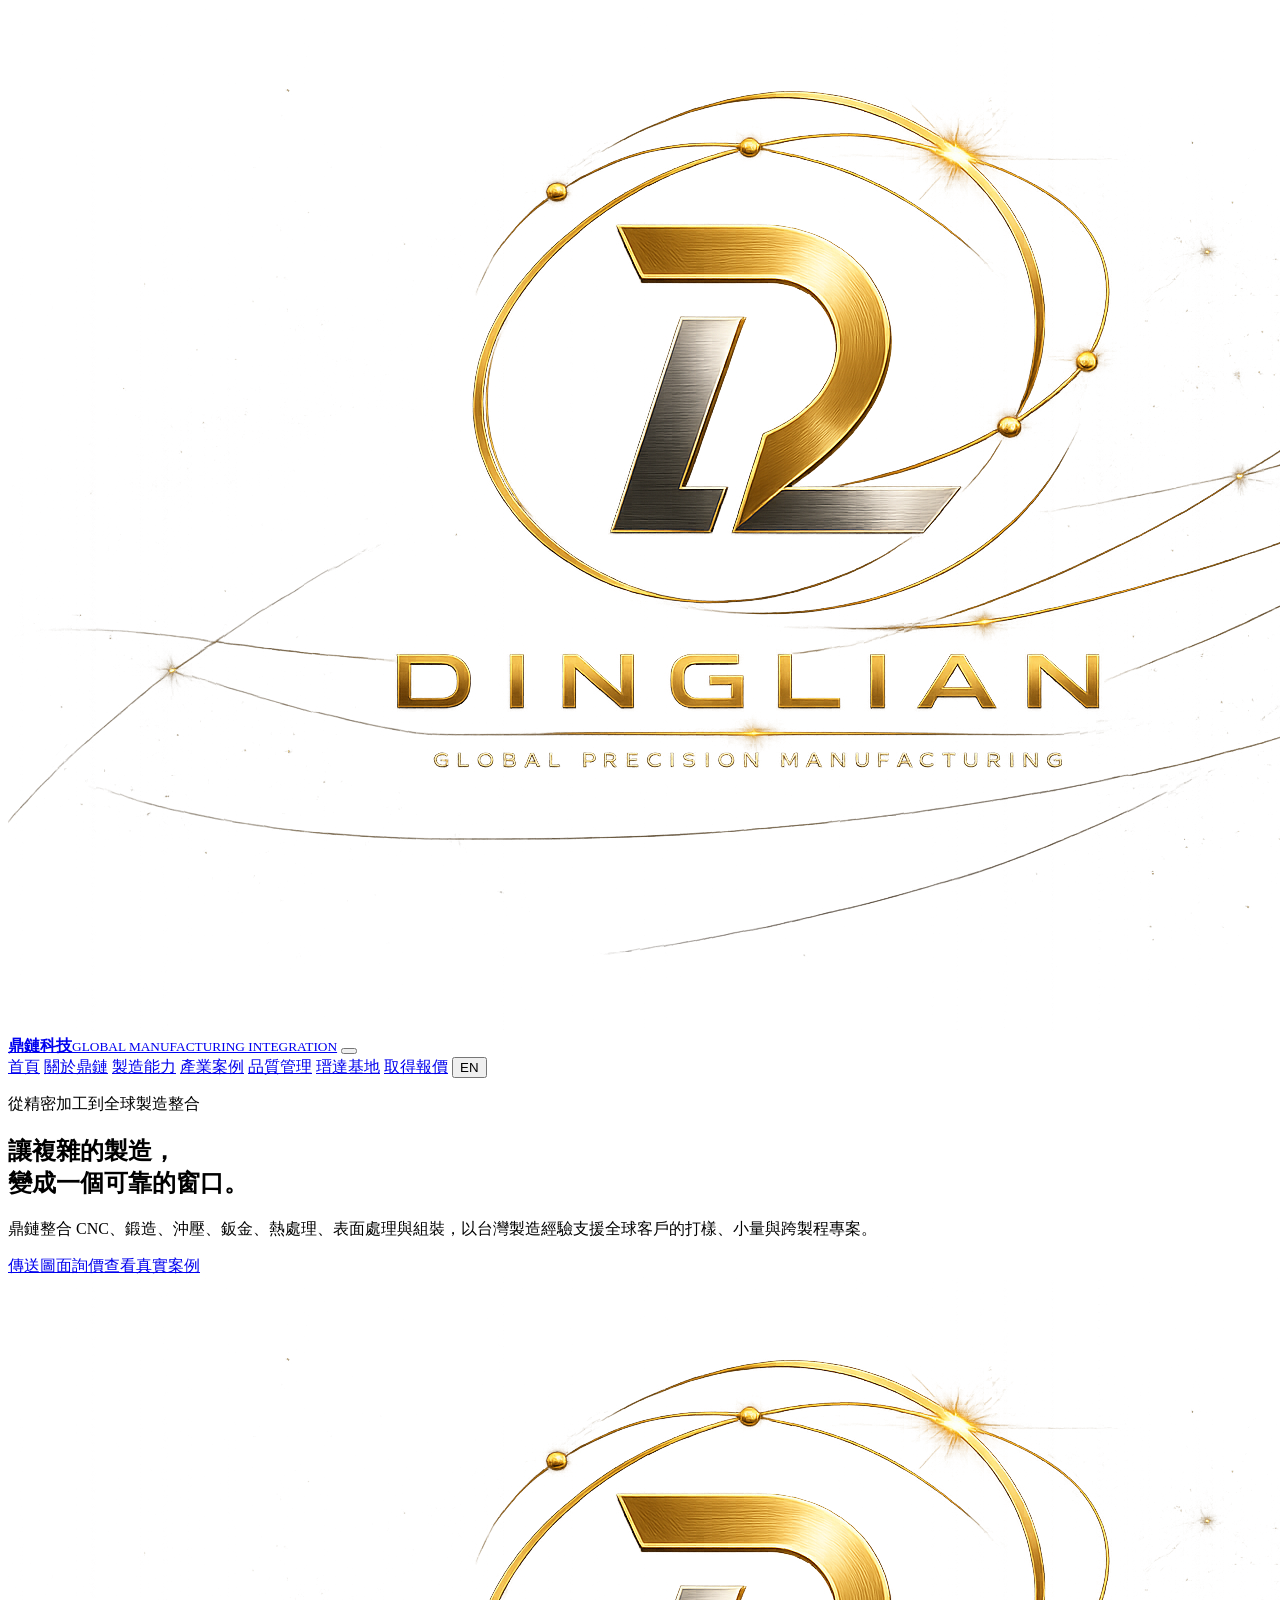
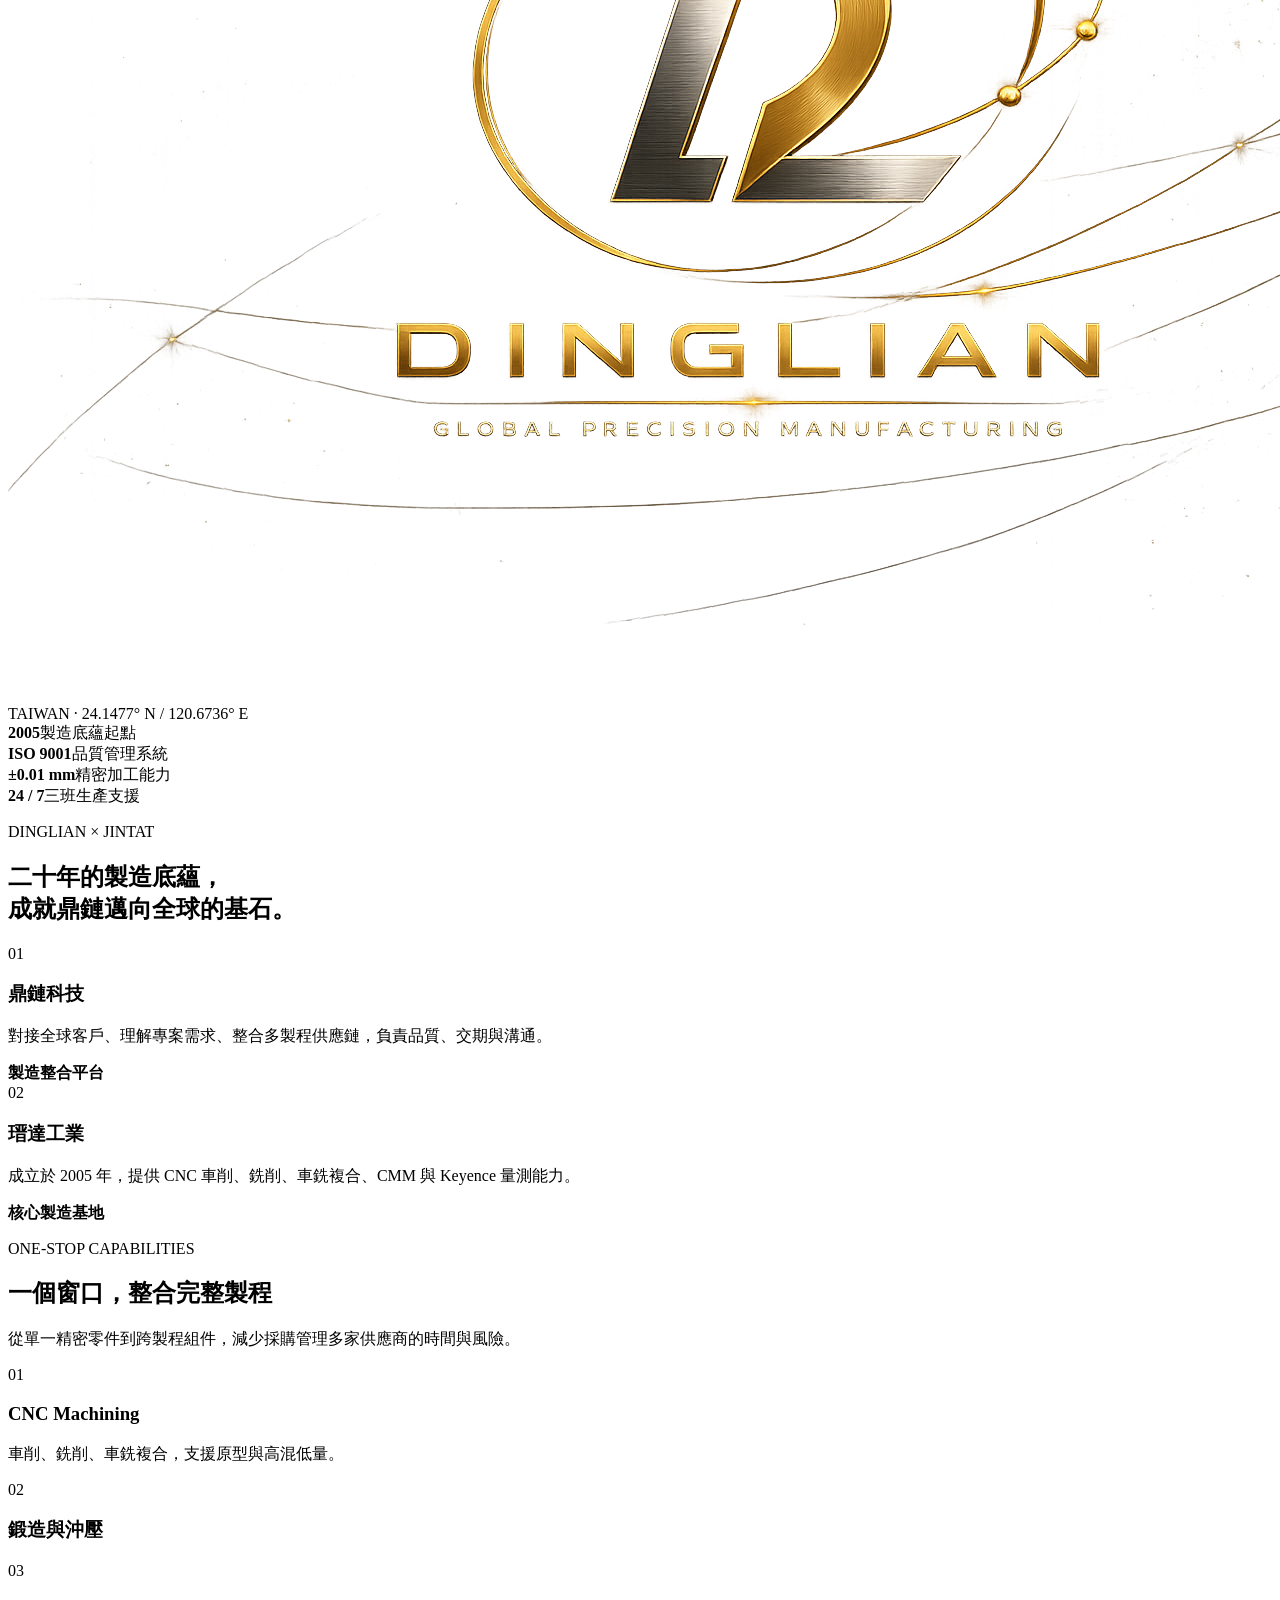
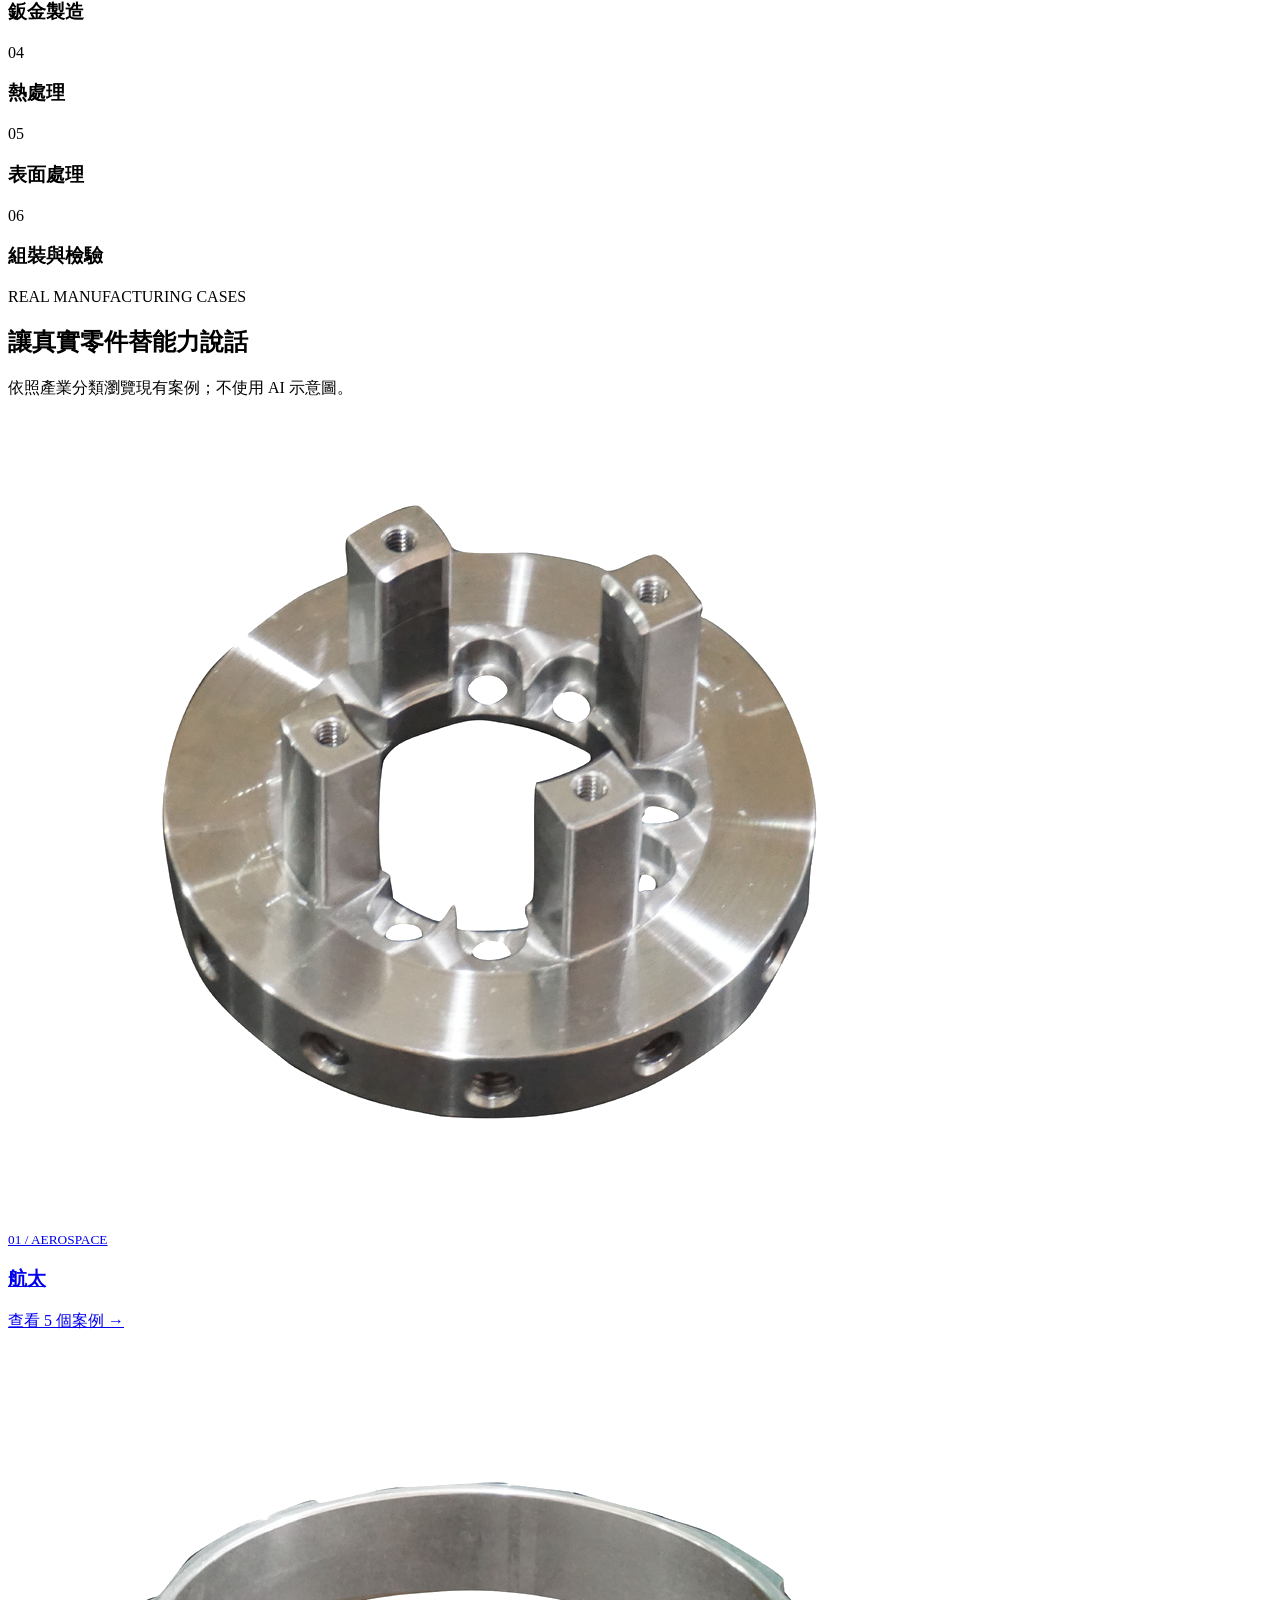
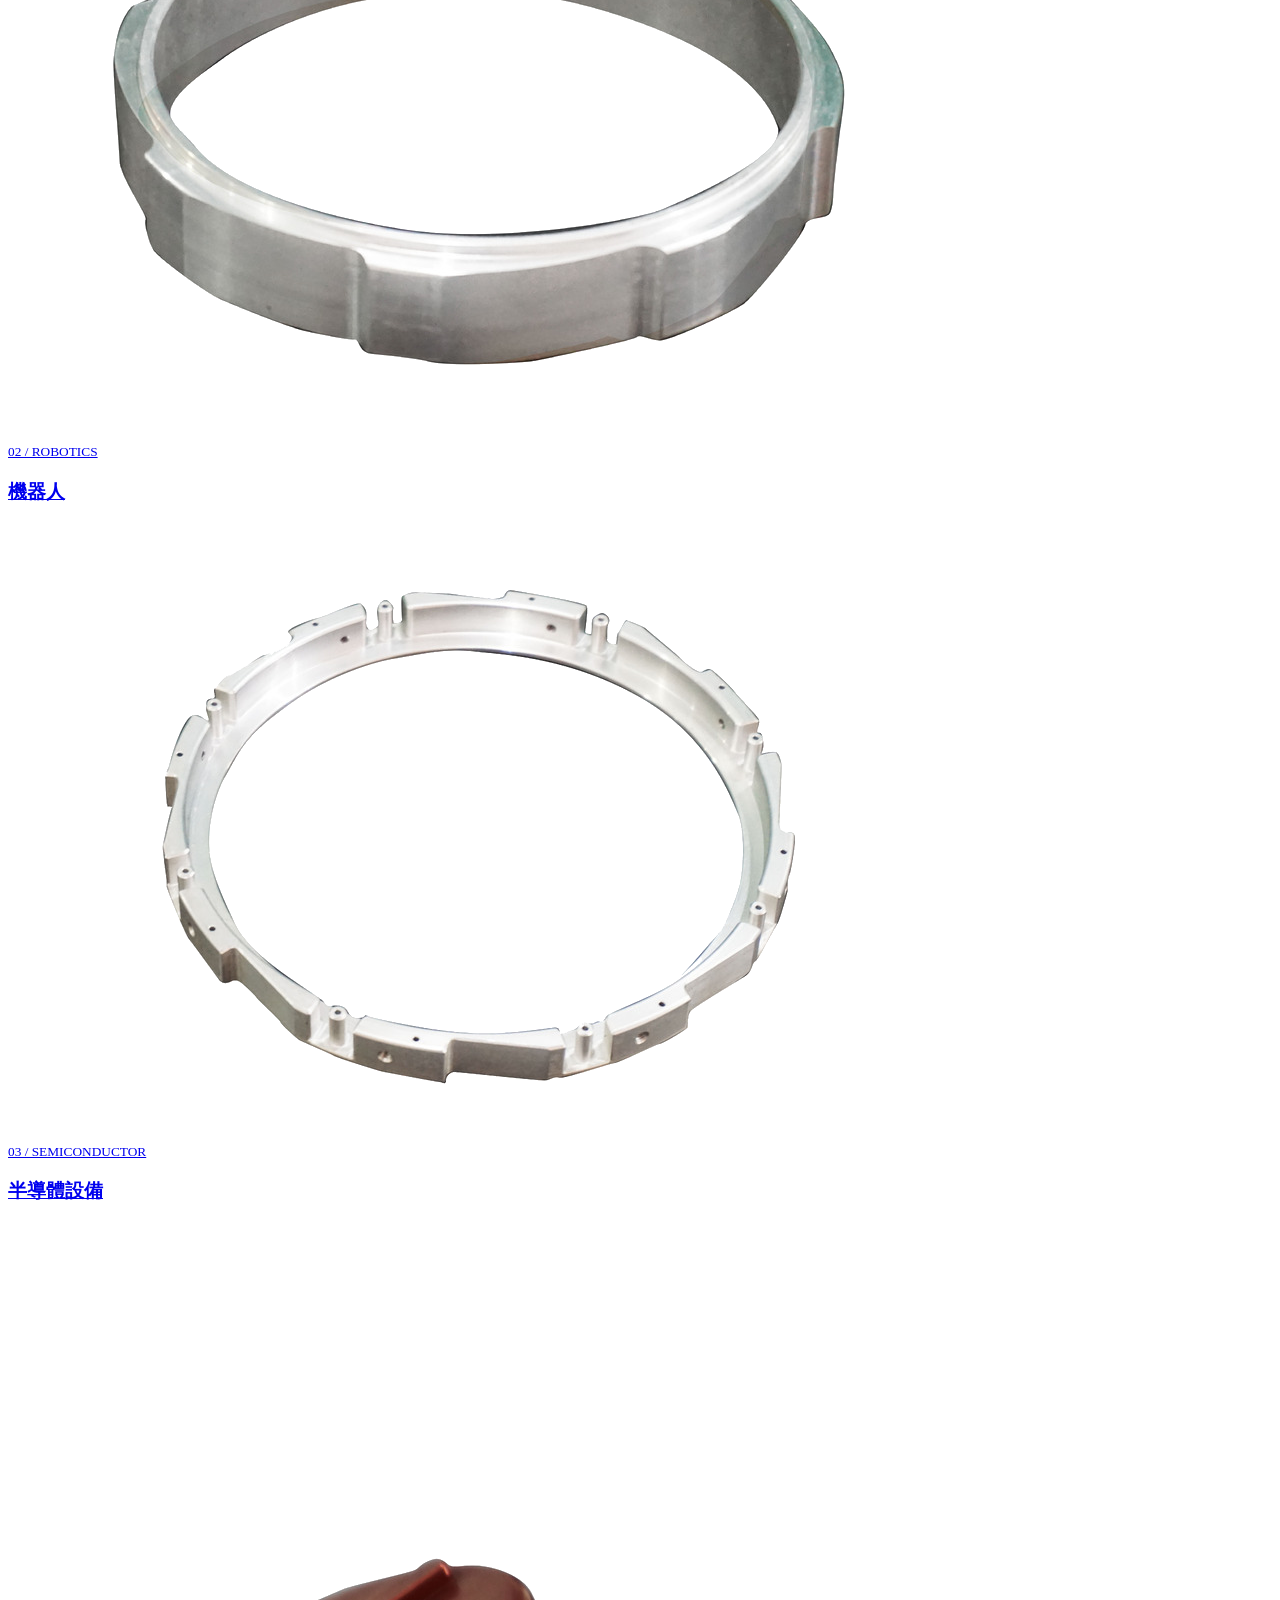
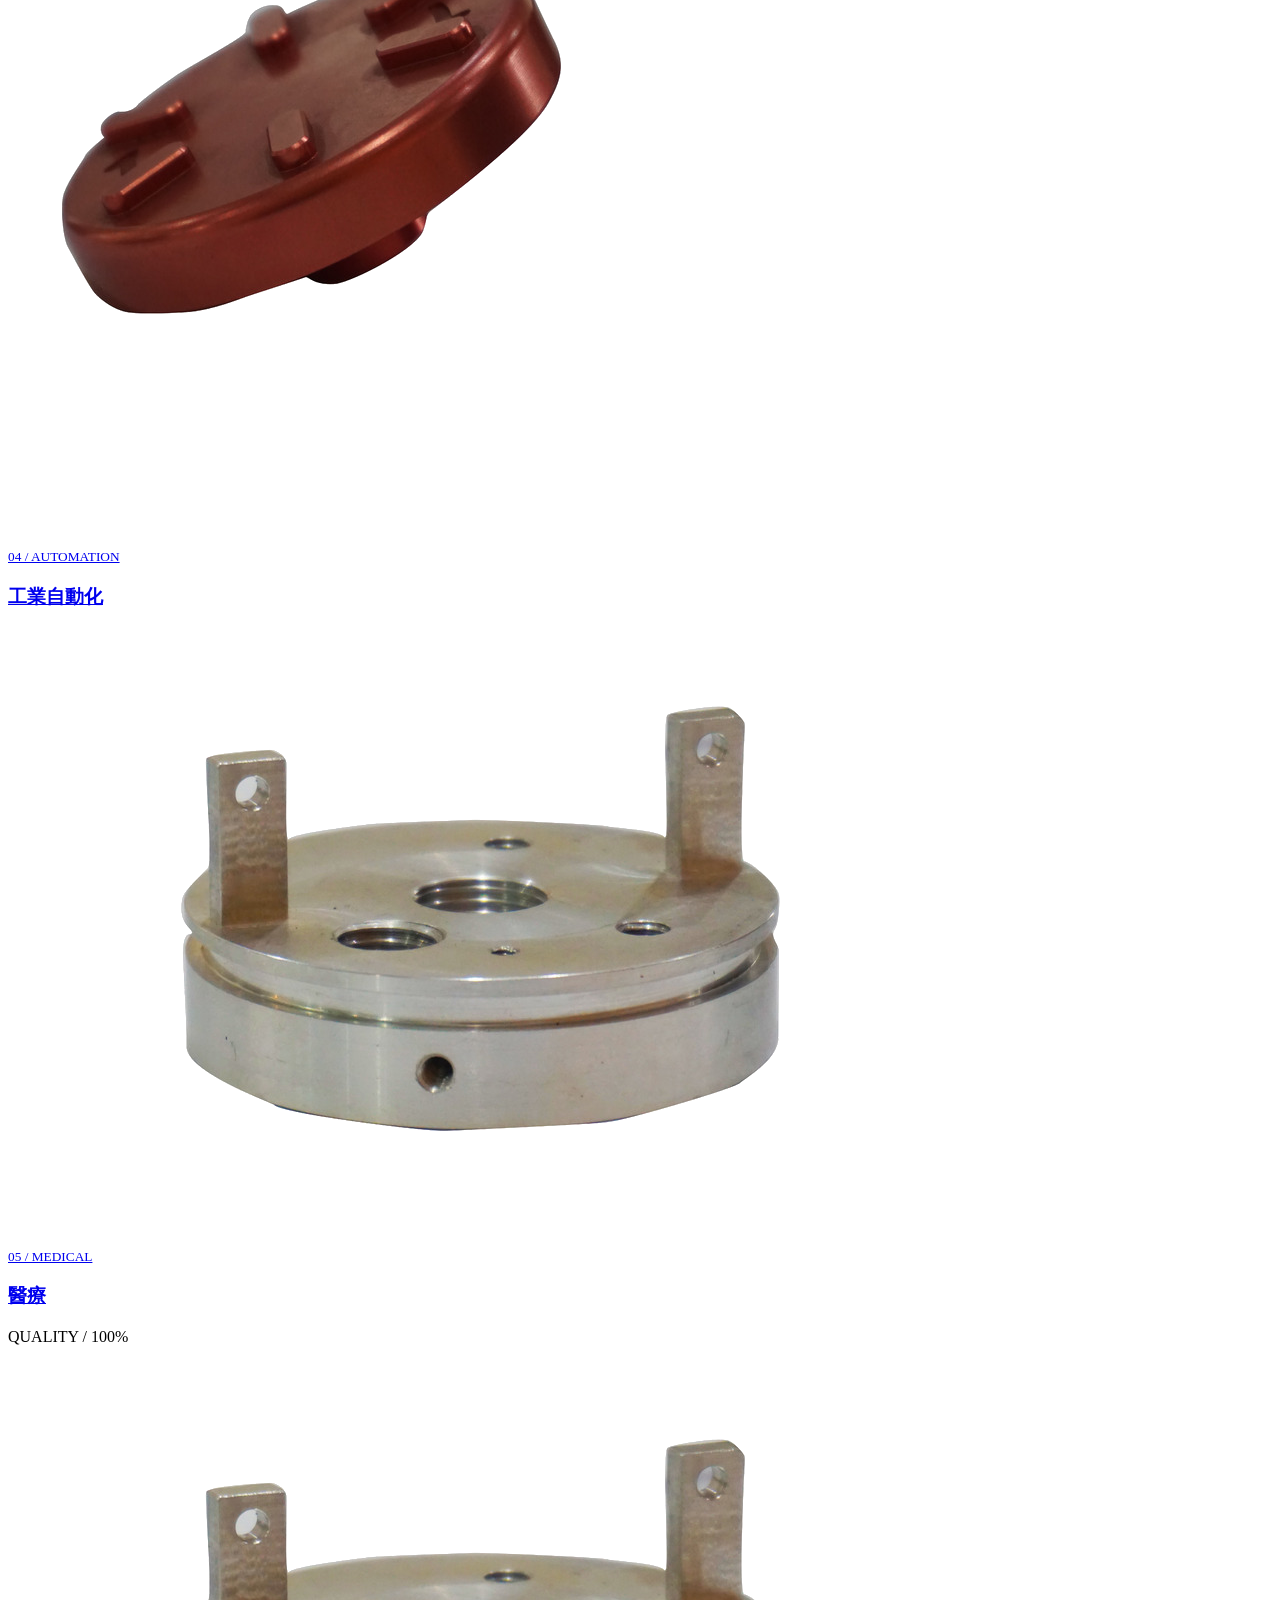
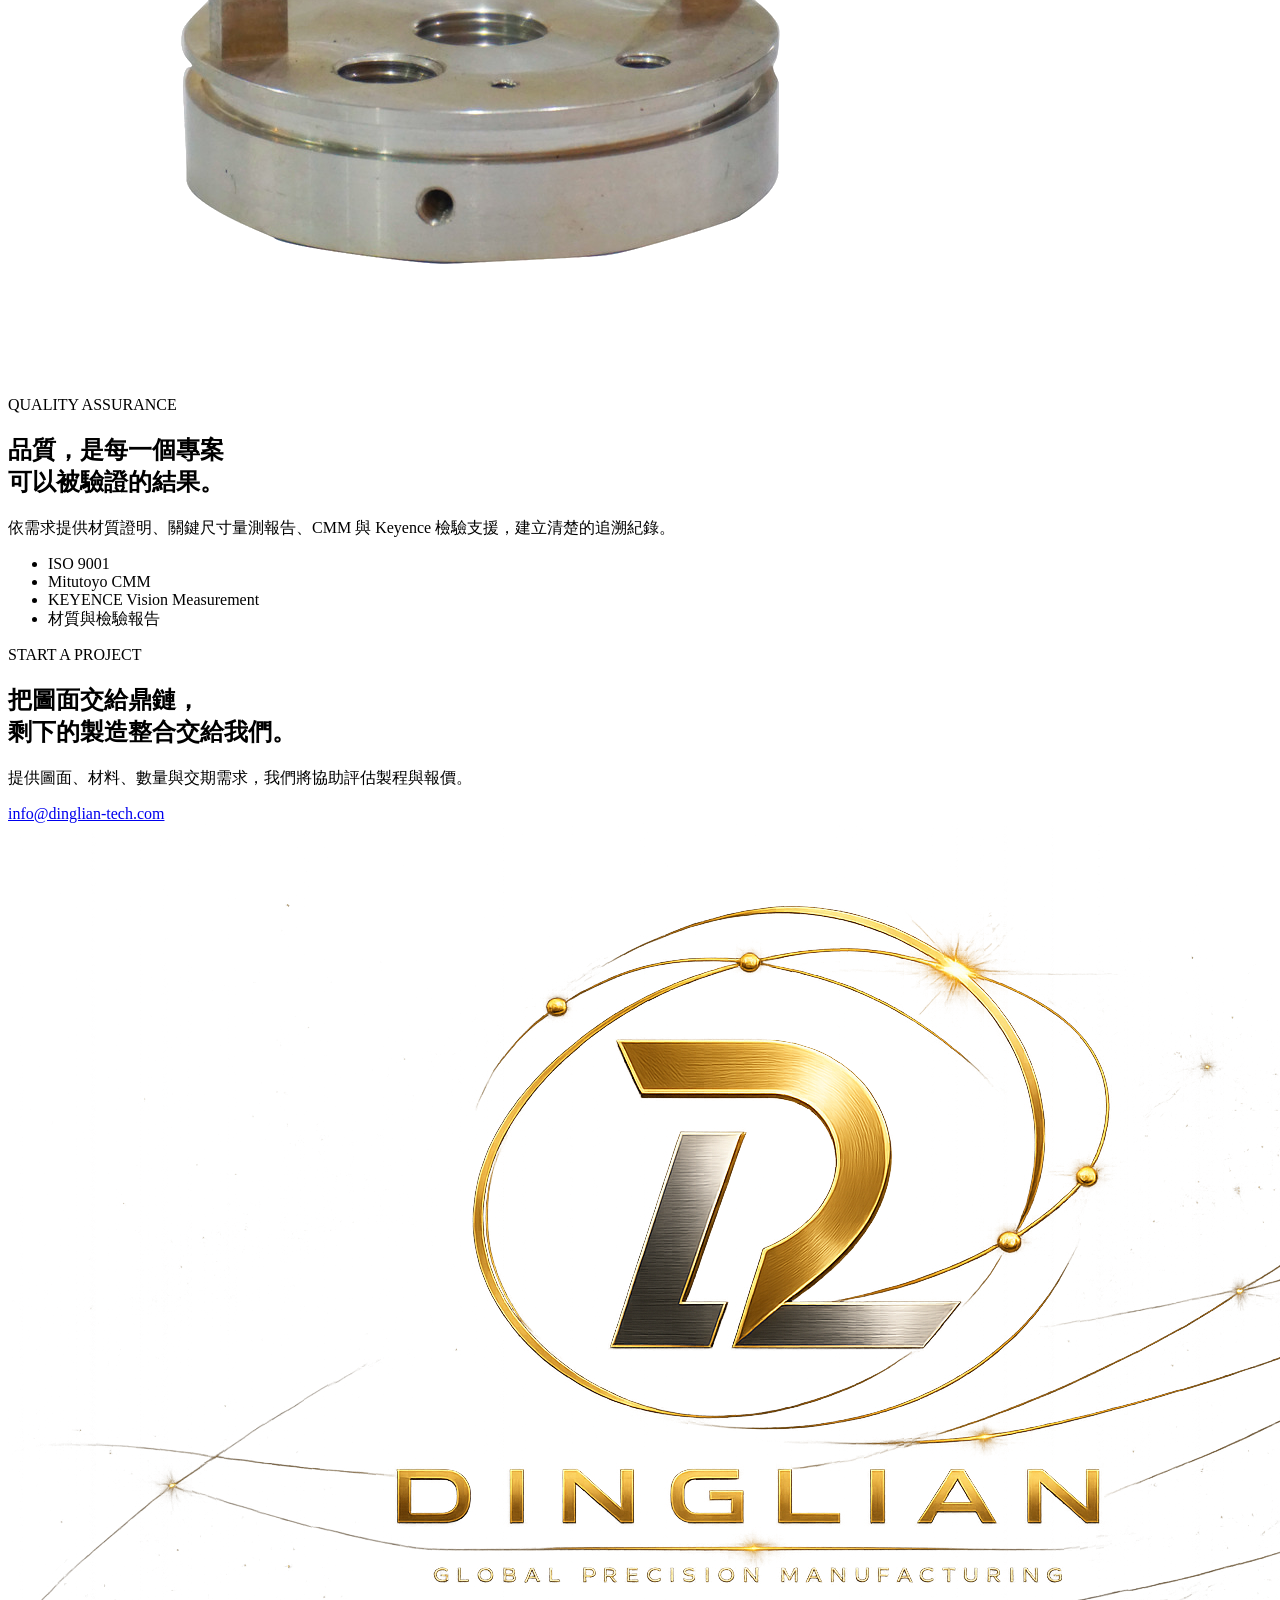
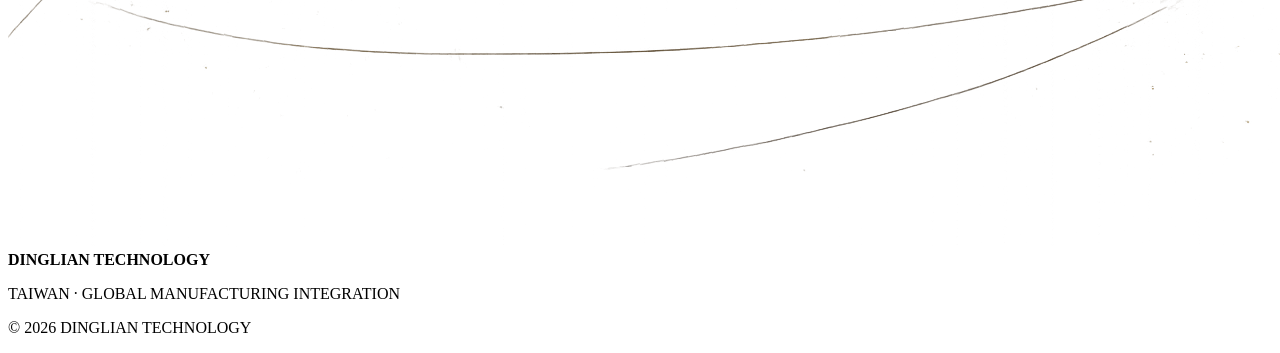
==== preview-v2/index.html @ 14e47dbe "Add V2 homepage design preview" ====
<!doctype html>
<html lang="zh-Hant">
<head>
  <meta charset="utf-8">
  <meta name="viewport" content="width=device-width,initial-scale=1">
  <meta name="description" content="鼎鏈科技 V2 網站設計預覽">
  <title>鼎鏈科技｜全球製造整合平台</title>
  <link rel="icon" href="../dinglian-logo.png">
  <link rel="stylesheet" href="v2.css">
</head>
<body>
<header class="header">
  <a class="brand" href="#home"><img src="../dinglian-logo.png" alt="鼎鏈科技"><span><b>鼎鏈科技</b><small>GLOBAL MANUFACTURING INTEGRATION</small></span></a>
  <button class="menu" aria-label="開啟選單" aria-expanded="false"><i></i><i></i></button>
  <nav>
    <a href="#home" data-zh="首頁" data-en="Home">首頁</a>
    <a href="#about" data-zh="關於鼎鏈" data-en="About">關於鼎鏈</a>
    <a href="#capabilities" data-zh="製造能力" data-en="Capabilities">製造能力</a>
    <a href="#industries" data-zh="產業案例" data-en="Industries">產業案例</a>
    <a href="#quality" data-zh="品質管理" data-en="Quality">品質管理</a>
    <a href="https://reurl.cc/Ablp6E" target="_blank" data-zh="瑨達基地" data-en="Jintat Base">瑨達基地</a>
    <a class="nav-cta" href="#contact" data-zh="取得報價" data-en="Get a Quote">取得報價</a>
    <button class="language">EN</button>
  </nav>
</header>

<main>
<section class="hero" id="home">
  <div class="mesh"></div><div class="glow"></div>
  <div class="hero-inner">
    <div class="hero-copy">
      <p class="eyebrow" data-zh="從精密加工到全球製造整合" data-en="FROM PRECISION MACHINING TO GLOBAL INTEGRATION">從精密加工到全球製造整合</p>
      <h1 data-zh="讓複雜的製造，<br>變成一個可靠的窗口。" data-en="One reliable partner<br>for complex manufacturing.">讓複雜的製造，<br>變成一個可靠的窗口。</h1>
      <p class="lead" data-zh="鼎鏈整合 CNC、鍛造、沖壓、鈑金、熱處理、表面處理與組裝，以台灣製造經驗支援全球客戶的打樣、小量與跨製程專案。" data-en="Dinglian integrates CNC machining, forging, stamping, sheet metal, heat treatment, finishing and assembly for global prototype and low-volume programs.">鼎鏈整合 CNC、鍛造、沖壓、鈑金、熱處理、表面處理與組裝，以台灣製造經驗支援全球客戶的打樣、小量與跨製程專案。</p>
      <div class="actions"><a class="primary" href="#contact" data-zh="傳送圖面詢價" data-en="Send an RFQ">傳送圖面詢價</a><a class="secondary" href="#industries" data-zh="查看真實案例" data-en="View Case Studies">查看真實案例</a></div>
    </div>
    <div class="hero-mark">
      <span class="orbit o1"></span><span class="orbit o2"></span>
      <img src="../dinglian-logo.png" alt="Dinglian Technology">
      <div class="coordinate">TAIWAN · 24.1477° N / 120.6736° E</div>
    </div>
  </div>
  <div class="proofbar"><div><b>2005</b><span data-zh="製造底蘊起點" data-en="Manufacturing roots">製造底蘊起點</span></div><div><b>ISO 9001</b><span data-zh="品質管理系統" data-en="Quality system">品質管理系統</span></div><div><b>±0.01 mm</b><span data-zh="精密加工能力" data-en="Precision capability">精密加工能力</span></div><div><b>24 / 7</b><span data-zh="三班生產支援" data-en="Production support">三班生產支援</span></div></div>
</section>

<section class="statement" id="about">
  <p class="eyebrow">DINGLIAN × JINTAT</p>
  <h2 data-zh="二十年的製造底蘊，<br>成就鼎鏈邁向全球的基石。" data-en="Twenty years of manufacturing expertise,<br>built into a global integration platform.">二十年的製造底蘊，<br>成就鼎鏈邁向全球的基石。</h2>
  <div class="split">
    <article><span>01</span><h3 data-zh="鼎鏈科技" data-en="Dinglian Technology">鼎鏈科技</h3><p data-zh="對接全球客戶、理解專案需求、整合多製程供應鏈，負責品質、交期與溝通。" data-en="The single project window connecting global demand, multi-process suppliers, quality and delivery.">對接全球客戶、理解專案需求、整合多製程供應鏈，負責品質、交期與溝通。</p><b data-zh="製造整合平台" data-en="INTEGRATION PLATFORM">製造整合平台</b></article>
    <article><span>02</span><h3 data-zh="瑨達工業" data-en="Jintat Industrial">瑨達工業</h3><p data-zh="成立於 2005 年，提供 CNC 車削、銑削、車銑複合、CMM 與 Keyence 量測能力。" data-en="Founded in 2005, providing CNC turning, milling, mill-turn, CMM and Keyence inspection.">成立於 2005 年，提供 CNC 車削、銑削、車銑複合、CMM 與 Keyence 量測能力。</p><b data-zh="核心製造基地" data-en="MANUFACTURING BASE">核心製造基地</b></article>
  </div>
</section>

<section class="capabilities" id="capabilities">
  <div class="section-head"><div><p class="eyebrow">ONE-STOP CAPABILITIES</p><h2 data-zh="一個窗口，整合完整製程" data-en="One window. Complete process integration.">一個窗口，整合完整製程</h2></div><p data-zh="從單一精密零件到跨製程組件，減少採購管理多家供應商的時間與風險。" data-en="From individual precision parts to multi-process assemblies, reducing supplier-management time and risk.">從單一精密零件到跨製程組件，減少採購管理多家供應商的時間與風險。</p></div>
  <div class="cap-grid">
    <article class="featured-cap"><span>01</span><h3>CNC Machining</h3><p data-zh="車削、銑削、車銑複合，支援原型與高混低量。" data-en="Turning, milling and mill-turn for prototypes and high-mix low-volume production.">車削、銑削、車銑複合，支援原型與高混低量。</p></article>
    <article><span>02</span><h3 data-zh="鍛造與沖壓" data-en="Forging & Stamping">鍛造與沖壓</h3></article>
    <article><span>03</span><h3 data-zh="鈑金製造" data-en="Sheet Metal">鈑金製造</h3></article>
    <article><span>04</span><h3 data-zh="熱處理" data-en="Heat Treatment">熱處理</h3></article>
    <article><span>05</span><h3 data-zh="表面處理" data-en="Surface Finishing">表面處理</h3></article>
    <article><span>06</span><h3 data-zh="組裝與檢驗" data-en="Assembly & Inspection">組裝與檢驗</h3></article>
  </div>
</section>

<section class="industries" id="industries">
  <div class="section-head"><div><p class="eyebrow">REAL MANUFACTURING CASES</p><h2 data-zh="讓真實零件替能力說話" data-en="Real components. Proven capability.">讓真實零件替能力說話</h2></div><p data-zh="依照產業分類瀏覽現有案例；不使用 AI 示意圖。" data-en="Browse existing work by industry. No AI-generated case imagery.">依照產業分類瀏覽現有案例；不使用 AI 示意圖。</p></div>
  <div class="case-grid">
    <a class="case large" href="../industries/aerospace/"><img src="../images/aerospace/aerospace-04-machined-structure.png" alt="航太精密零件"><div><small>01 / AEROSPACE</small><h3 data-zh="航太" data-en="Aerospace">航太</h3><span data-zh="查看 5 個案例 →" data-en="View 5 cases →">查看 5 個案例 →</span></div></a>
    <a class="case" href="../industries/robotics/"><img src="../images/robotics/robotics-01.png" alt="機器人精密零件" onerror="this.src='../images/aerospace/aerospace-02-structural-ring.png'"><div><small>02 / ROBOTICS</small><h3 data-zh="機器人" data-en="Robotics">機器人</h3></div></a>
    <a class="case" href="../industries/semiconductor/"><img src="../images/semiconductor/semiconductor-01.png" alt="半導體設備零件" onerror="this.src='../images/aerospace/aerospace-03-lightweight-ring.png'"><div><small>03 / SEMICONDUCTOR</small><h3 data-zh="半導體設備" data-en="Semiconductor">半導體設備</h3></div></a>
    <a class="case" href="../industries/automation/"><img src="../images/automation/automation-01.png" alt="自動化零件" onerror="this.src='../images/aerospace/aerospace-05-anodized-component.png'"><div><small>04 / AUTOMATION</small><h3 data-zh="工業自動化" data-en="Automation">工業自動化</h3></div></a>
    <a class="case" href="../industries/medical/"><img src="../images/medical/medical-01.png" alt="醫療精密零件" onerror="this.src='../images/aerospace/aerospace-01-precision-component.png'"><div><small>05 / MEDICAL</small><h3 data-zh="醫療" data-en="Medical">醫療</h3></div></a>
  </div>
</section>

<section class="quality" id="quality">
  <div class="quality-visual"><p>QUALITY / 100%</p><div class="scan"></div><img src="../images/aerospace/aerospace-01-precision-component.png" alt="精密加工零件"></div>
  <div class="quality-copy"><p class="eyebrow">QUALITY ASSURANCE</p><h2 data-zh="品質，是每一個專案<br>可以被驗證的結果。" data-en="Quality is a result<br>you can verify.">品質，是每一個專案<br>可以被驗證的結果。</h2><p data-zh="依需求提供材質證明、關鍵尺寸量測報告、CMM 與 Keyence 檢驗支援，建立清楚的追溯紀錄。" data-en="Material certificates, critical-dimension reports, CMM and Keyence inspection support with clear traceability.">依需求提供材質證明、關鍵尺寸量測報告、CMM 與 Keyence 檢驗支援，建立清楚的追溯紀錄。</p><ul><li>ISO 9001</li><li>Mitutoyo CMM</li><li>KEYENCE Vision Measurement</li><li data-zh="材質與檢驗報告" data-en="Material & Inspection Reports">材質與檢驗報告</li></ul></div>
</section>

<section class="contact" id="contact"><p class="eyebrow">START A PROJECT</p><h2 data-zh="把圖面交給鼎鏈，<br>剩下的製造整合交給我們。" data-en="Send the drawing.<br>We coordinate the rest.">把圖面交給鼎鏈，<br>剩下的製造整合交給我們。</h2><p data-zh="提供圖面、材料、數量與交期需求，我們將協助評估製程與報價。" data-en="Send your drawing, material, quantity and delivery target for manufacturing review.">提供圖面、材料、數量與交期需求，我們將協助評估製程與報價。</p><a class="primary" href="mailto:info@dinglian-tech.com">info@dinglian-tech.com</a></section>
</main>

<footer><div><img src="../dinglian-logo.png" alt=""><b>DINGLIAN TECHNOLOGY</b></div><p>TAIWAN · GLOBAL MANUFACTURING INTEGRATION</p><p>© 2026 DINGLIAN TECHNOLOGY</p></footer>
<script>
const langButton=document.querySelector('.language'),menu=document.querySelector('.menu'),nav=document.querySelector('nav');let lang='zh';
langButton.onclick=()=>{lang=lang==='zh'?'en':'zh';document.documentElement.lang=lang==='zh'?'zh-Hant':'en';document.querySelectorAll('[data-zh]').forEach(el=>el.innerHTML=el.dataset[lang]);langButton.textContent=lang==='zh'?'EN':'中文'};
menu.onclick=()=>{const open=nav.classList.toggle('open');menu.setAttribute('aria-expanded',open)};
document.querySelectorAll('nav a').forEach(a=>a.onclick=()=>nav.classList.remove('open'));
</script>
</body></html>
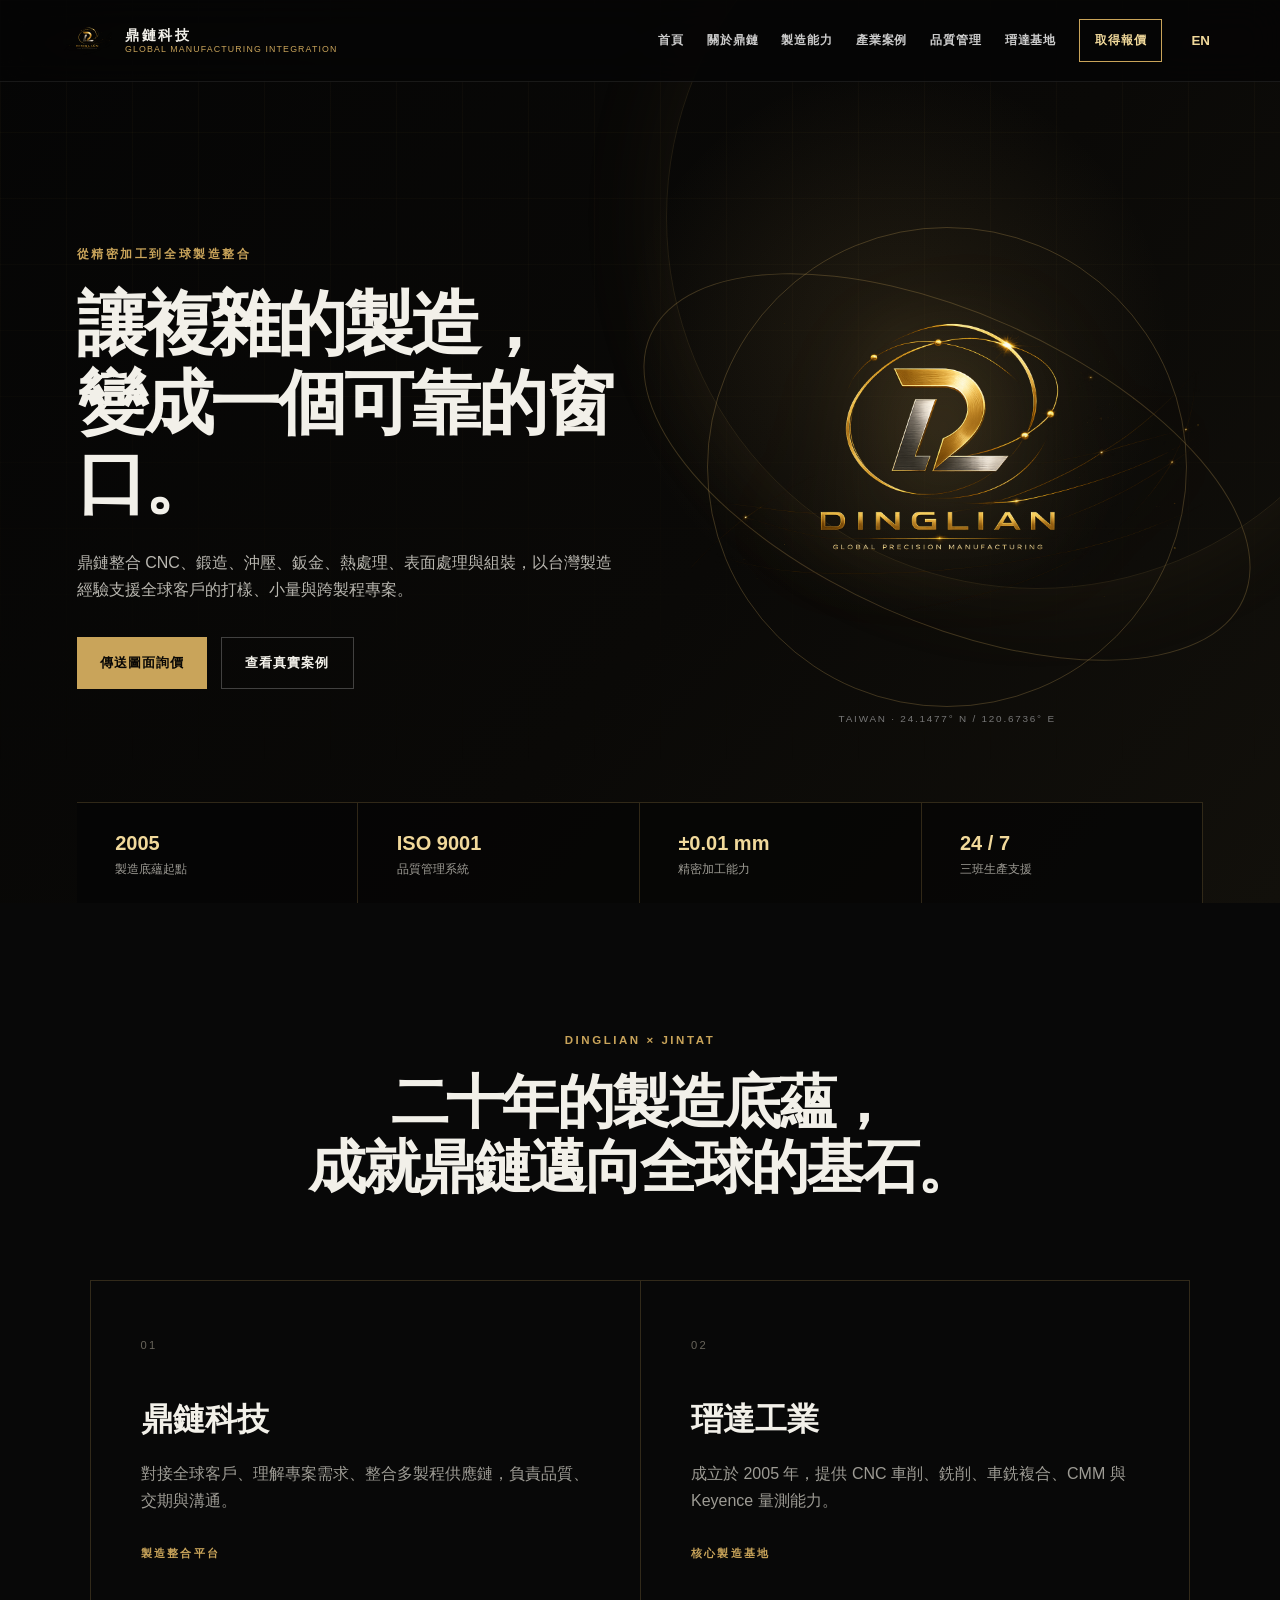
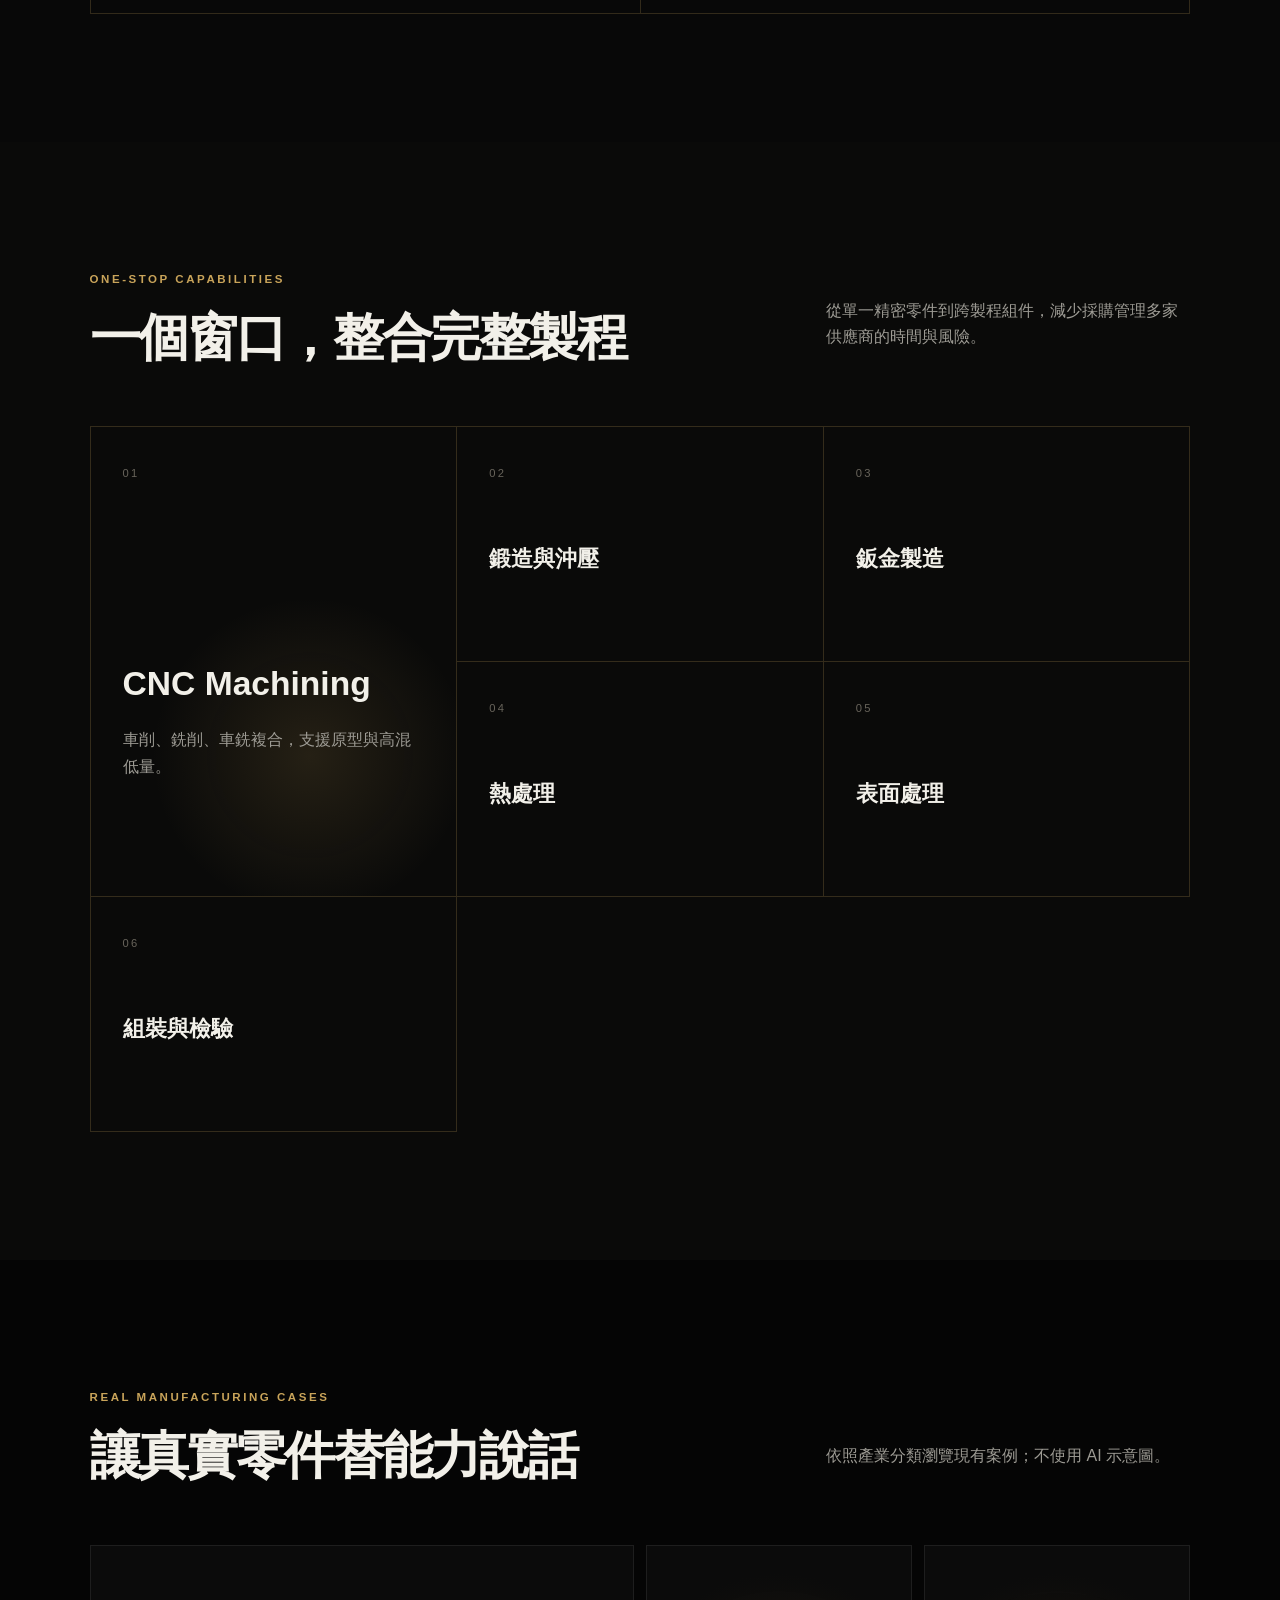
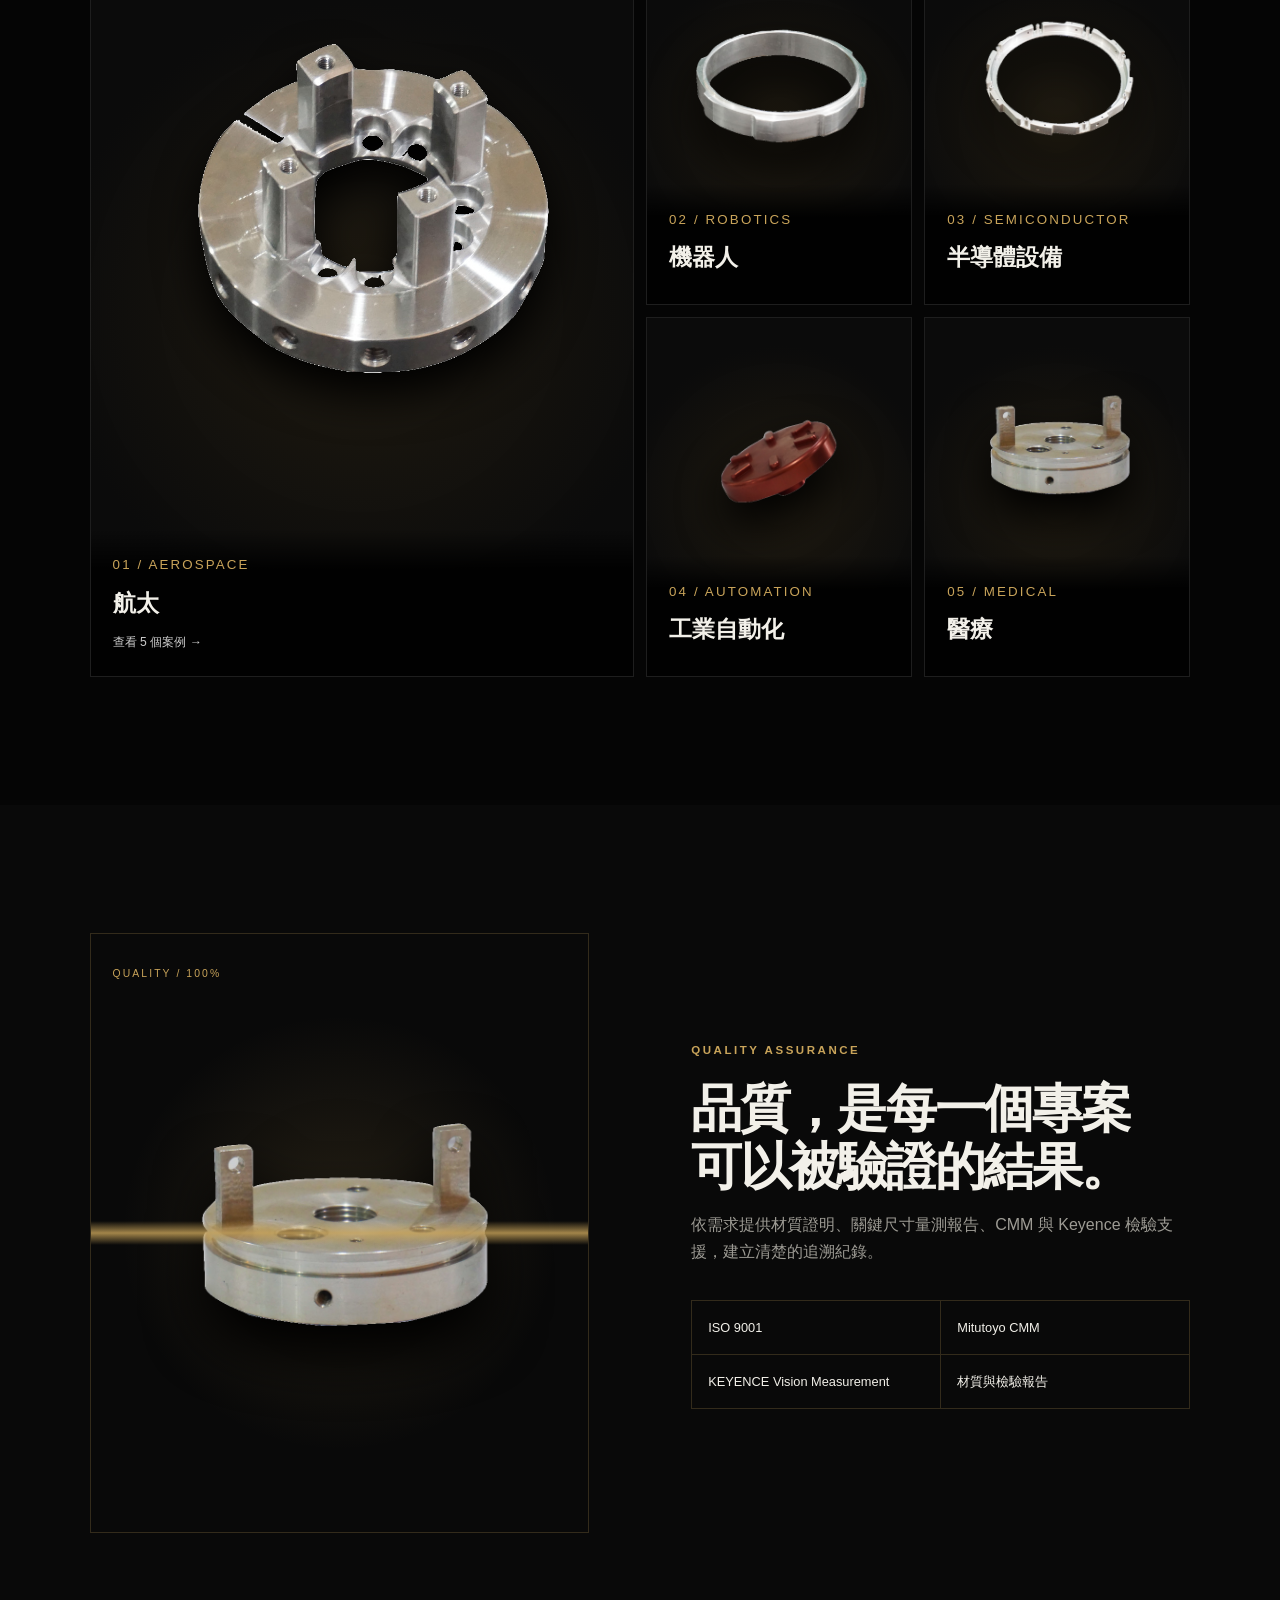
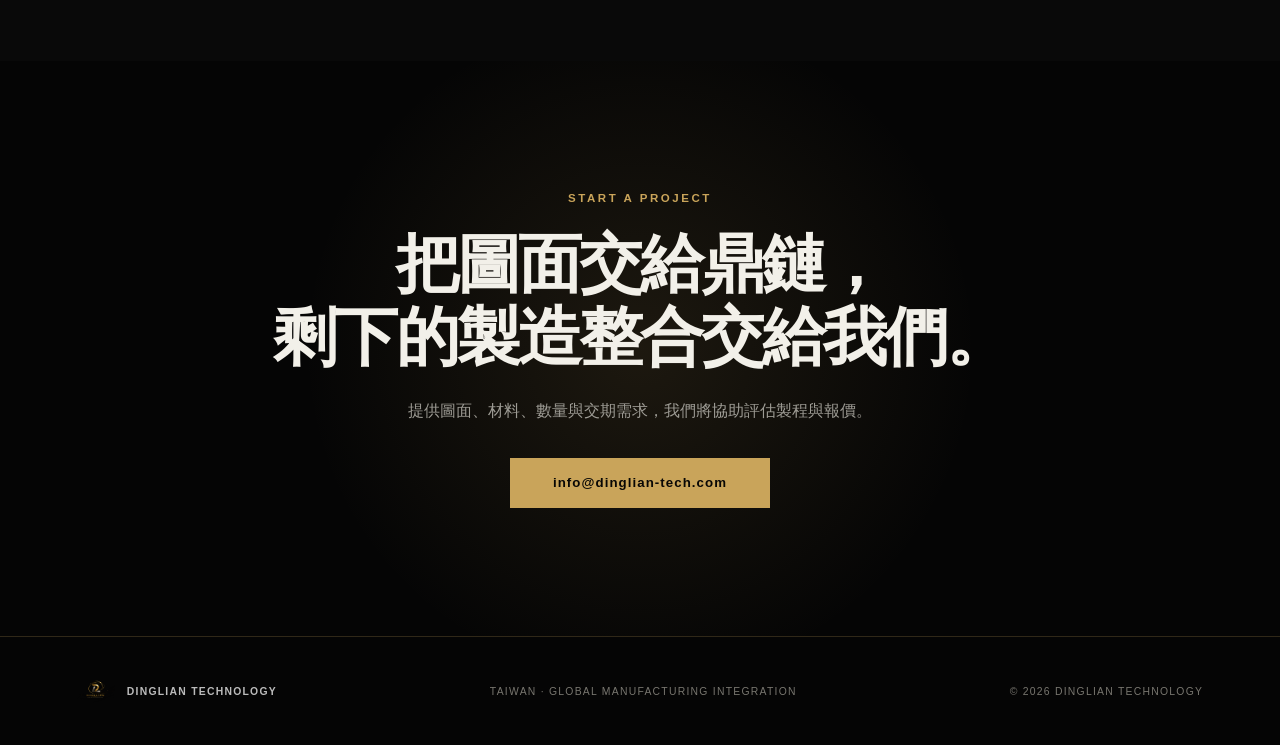
==== commit ba781eb3: "Refine English navigation labels" ====
--- a/preview-v2/index.html
+++ b/preview-v2/index.html
@@ -18,8 +18,8 @@
     <a href="#capabilities" data-zh="製造能力" data-en="Capabilities">製造能力</a>
     <a href="#industries" data-zh="產業案例" data-en="Industries">產業案例</a>
     <a href="#quality" data-zh="品質管理" data-en="Quality">品質管理</a>
-    <a href="https://reurl.cc/Ablp6E" target="_blank" data-zh="瑨達基地" data-en="Jintat Base">瑨達基地</a>
-    <a class="nav-cta" href="#contact" data-zh="取得報價" data-en="Get a Quote">取得報價</a>
+    <a href="https://reurl.cc/Ablp6E" target="_blank" data-zh="瑨達基地" data-en="Jintat">瑨達基地</a>
+    <a class="nav-cta" href="#contact" data-zh="取得報價" data-en="Request a Quote">取得報價</a>
     <button class="language">EN</button>
   </nav>
 </header>
--- a/preview-v2/v2.css
+++ b/preview-v2/v2.css
@@ -0,0 +1,3 @@
+:root{--bg:#050505;--panel:#0b0b0b;--gold:#c9a45a;--gold2:#f1d99b;--white:#f2f0e9;--muted:#9d9b94;--line:rgba(201,164,90,.22)}*{box-sizing:border-box}html{scroll-behavior:smooth}body{margin:0;background:var(--bg);color:var(--white);font-family:Inter,"Noto Sans TC","Microsoft JhengHei",sans-serif;line-height:1.65}a{color:inherit;text-decoration:none}.header{position:fixed;z-index:20;inset:0 0 auto;height:82px;display:flex;align-items:center;justify-content:space-between;padding:0 clamp(22px,5vw,76px);background:rgba(5,5,5,.82);border-bottom:1px solid rgba(255,255,255,.08);backdrop-filter:blur(18px)}.brand{display:flex;align-items:center;gap:13px}.brand img{width:48px;height:48px;object-fit:contain}.brand span{display:flex;flex-direction:column;line-height:1.25}.brand b{font-size:.9rem;letter-spacing:.18em}.brand small{font-size:.55rem;color:var(--gold);letter-spacing:.13em}.header nav{display:flex;align-items:center;gap:23px;font-size:.76rem;font-weight:700;letter-spacing:.07em}.header nav>a{color:#ccc;transition:.2s}.header nav>a:hover{color:var(--gold2)}.nav-cta{padding:10px 15px;border:1px solid var(--gold);color:var(--gold2)!important}.language{border:0;background:none;color:var(--gold2);font-weight:800;cursor:pointer}.menu{display:none}.hero{position:relative;min-height:100vh;padding:132px clamp(22px,6vw,92px) 0;overflow:hidden;background:radial-gradient(circle at 70% 38%,rgba(201,164,90,.13),transparent 26%),linear-gradient(130deg,#050505,#0a0907 58%,#12100b)}.mesh{position:absolute;inset:0;background-image:linear-gradient(rgba(201,164,90,.045) 1px,transparent 1px),linear-gradient(90deg,rgba(201,164,90,.045) 1px,transparent 1px);background-size:66px 66px;mask-image:linear-gradient(to bottom,#000,transparent 88%)}.glow{position:absolute;width:58vw;height:58vw;border:1px solid rgba(201,164,90,.13);border-radius:50%;right:-10vw;top:-12vw;box-shadow:0 0 100px rgba(201,164,90,.08)}.hero-inner{position:relative;z-index:2;min-height:calc(100vh - 230px);display:grid;grid-template-columns:1.05fr .95fr;align-items:center;gap:5vw}.eyebrow{margin:0 0 20px;color:var(--gold);font-size:.72rem;font-weight:800;letter-spacing:.22em;text-transform:uppercase}.hero h1,.statement h2,.section-head h2,.quality h2,.contact h2{margin:0;letter-spacing:-.045em;line-height:1.13}.hero h1{font-size:clamp(3rem,5.5vw,6.3rem);max-width:820px}.lead{max-width:680px;color:#b9b7b0;font-size:clamp(1rem,1.25vw,1.18rem);margin:28px 0 34px}.actions{display:flex;gap:14px}.primary,.secondary{display:inline-flex;align-items:center;justify-content:center;padding:14px 23px;font-size:.83rem;font-weight:800;letter-spacing:.08em}.primary{background:var(--gold);color:#080705}.secondary{border:1px solid rgba(255,255,255,.23)}.hero-mark{position:relative;display:grid;place-items:center;min-height:540px}.hero-mark img{position:relative;z-index:2;width:min(530px,40vw);filter:drop-shadow(0 0 42px rgba(201,164,90,.38))}.orbit{position:absolute;border:1px solid rgba(201,164,90,.27);border-radius:50%;animation:spin 22s linear infinite}.o1{width:480px;height:480px}.o2{width:650px;height:310px;transform:rotate(24deg);animation-direction:reverse}.coordinate{position:absolute;bottom:10px;color:#777;font-size:.62rem;letter-spacing:.18em}@keyframes spin{to{rotate:360deg}}.proofbar{position:relative;z-index:3;display:grid;grid-template-columns:repeat(4,1fr);border-top:1px solid var(--line);background:rgba(5,5,5,.74)}.proofbar div{padding:24px clamp(15px,3vw,44px);border-right:1px solid var(--line);display:flex;flex-direction:column}.proofbar b{font-size:1.25rem;color:var(--gold2)}.proofbar span{font-size:.72rem;color:var(--muted)}section:not(.hero){padding:clamp(80px,10vw,150px) clamp(22px,7vw,112px)}.statement{text-align:center;background:#080808}.statement h2{font-size:clamp(2.4rem,4.5vw,5rem);max-width:1050px;margin:auto}.split{margin:80px auto 0;max-width:1200px;display:grid;grid-template-columns:1fr 1fr;text-align:left;border:1px solid var(--line)}.split article{position:relative;padding:50px}.split article+article{border-left:1px solid var(--line)}.split span,.cap-grid span{color:#68645b;font-size:.7rem;letter-spacing:.2em}.split h3{font-size:2rem;margin:35px 0 10px}.split p{color:var(--muted);max-width:480px}.split b{display:block;margin-top:30px;color:var(--gold);font-size:.7rem;letter-spacing:.2em}.section-head{display:grid;grid-template-columns:1.3fr .7fr;gap:60px;align-items:end;margin-bottom:60px}.section-head h2{font-size:clamp(2.3rem,4vw,4.5rem)}.section-head>p{color:var(--muted);max-width:500px}.capabilities{background:#0a0a09}.cap-grid{display:grid;grid-template-columns:repeat(3,1fr);border-top:1px solid var(--line);border-left:1px solid var(--line)}.cap-grid article{min-height:235px;padding:32px;border-right:1px solid var(--line);border-bottom:1px solid var(--line);transition:.25s}.cap-grid article:hover{background:rgba(201,164,90,.06)}.cap-grid h3{font-size:1.35rem;margin:55px 0 0}.cap-grid p{color:var(--muted)}.featured-cap{grid-row:span 2;min-height:470px!important;background:radial-gradient(circle at 60% 70%,rgba(201,164,90,.14),transparent 40%)}.featured-cap h3{font-size:2.1rem;margin-top:170px}.industries{background:#050505}.case-grid{display:grid;grid-template-columns:repeat(4,1fr);grid-auto-rows:360px;gap:12px}.case{position:relative;overflow:hidden;background:radial-gradient(circle,rgba(201,164,90,.14),#0b0b0b 68%);border:1px solid rgba(255,255,255,.08)}.case.large{grid-column:span 2;grid-row:span 2}.case img{width:100%;height:73%;object-fit:contain;padding:25px;filter:drop-shadow(0 22px 22px #000);transition:.45s}.case:hover img{transform:scale(1.06)}.case>div{position:absolute;inset:auto 0 0;padding:22px;background:linear-gradient(transparent,rgba(0,0,0,.95) 28%)}.case small{color:var(--gold);letter-spacing:.16em}.case h3{margin:6px 0;font-size:1.45rem}.case span{font-size:.76rem;color:#ccc}.quality{display:grid;grid-template-columns:1fr 1fr;gap:8vw;align-items:center;background:#090909}.quality-visual{position:relative;min-height:600px;display:grid;place-items:center;overflow:hidden;border:1px solid var(--line);background:radial-gradient(circle,rgba(201,164,90,.15),transparent 56%)}.quality-visual>p{position:absolute;top:20px;left:22px;color:var(--gold);font-size:.65rem;letter-spacing:.2em}.quality-visual img{width:88%;filter:drop-shadow(0 30px 28px #000)}.scan{position:absolute;z-index:2;inset:0;background:linear-gradient(transparent 48%,rgba(201,164,90,.8) 50%,transparent 52%);animation:scan 4s ease-in-out infinite}@keyframes scan{0%,100%{transform:translateY(-48%)}50%{transform:translateY(48%)}}.quality h2{font-size:clamp(2.5rem,4vw,4.5rem)}.quality-copy>p:not(.eyebrow){color:var(--muted);max-width:620px}.quality ul{display:grid;grid-template-columns:1fr 1fr;gap:0;list-style:none;padding:0;margin-top:35px;border-top:1px solid var(--line);border-left:1px solid var(--line)}.quality li{padding:16px;border-right:1px solid var(--line);border-bottom:1px solid var(--line);font-size:.8rem}.contact{text-align:center;background:radial-gradient(circle at center,rgba(201,164,90,.12),transparent 48%),#050505}.contact h2{font-size:clamp(2.7rem,5vw,5.6rem)}.contact>p:not(.eyebrow){color:var(--muted);margin:25px auto 34px}.contact .primary{min-width:260px}footer{padding:35px clamp(22px,6vw,92px);display:flex;justify-content:space-between;align-items:center;border-top:1px solid var(--line);color:#78766f;font-size:.65rem;letter-spacing:.12em}footer div{display:flex;align-items:center;gap:12px;color:#bbb}footer img{width:38px}
+
+@media(max-width:1050px){.header nav{display:none;position:fixed;inset:82px 0 0;flex-direction:column;align-items:center;justify-content:center;background:rgba(4,4,4,.98);font-size:1rem}.header nav.open{display:flex}.menu{display:grid;gap:7px;border:0;background:none}.menu i{display:block;width:27px;height:1px;background:var(--gold)}.hero-inner{grid-template-columns:1fr;text-align:center}.hero-copy{padding-top:70px}.lead{margin-left:auto;margin-right:auto}.actions{justify-content:center}.hero-mark{min-height:430px}.hero-mark img{width:min(490px,70vw)}.o1{width:420px;height:420px}.o2{width:580px;height:270px}.proofbar{margin-top:30px}.section-head{grid-template-columns:1fr;gap:15px}.case-grid{grid-template-columns:repeat(2,1fr)}.quality{grid-template-columns:1fr}.quality-visual{min-height:500px}}@media(max-width:640px){.header{height:72px;padding:0 17px}.brand img{width:40px;height:40px}.brand small{display:none}.header nav{inset:72px 0 0}.hero{padding:110px 18px 0}.hero-inner{min-height:auto}.hero-copy{padding-top:25px}.hero h1{font-size:2.7rem}.lead{font-size:.95rem}.actions{flex-direction:column}.hero-mark{min-height:330px}.hero-mark img{width:90vw}.o1{width:300px;height:300px}.o2{width:380px;height:190px}.coordinate{display:none}.proofbar{grid-template-columns:1fr 1fr}.proofbar div:nth-child(2){border-right:0}.proofbar div{padding:17px}.statement h2,.section-head h2,.quality h2,.contact h2{font-size:2.3rem}.split{grid-template-columns:1fr;margin-top:45px}.split article{padding:32px}.split article+article{border-left:0;border-top:1px solid var(--line)}.cap-grid{grid-template-columns:1fr 1fr}.cap-grid article{min-height:180px;padding:22px}.cap-grid h3{margin-top:35px;font-size:1rem}.featured-cap{grid-column:span 2;grid-row:auto;min-height:310px!important}.featured-cap h3{margin-top:105px}.case-grid{grid-template-columns:1fr;grid-auto-rows:330px}.case.large{grid-column:auto;grid-row:auto}.quality-visual{min-height:360px}.quality ul{grid-template-columns:1fr}.section-head{margin-bottom:35px}footer{flex-direction:column;gap:14px;text-align:center}}
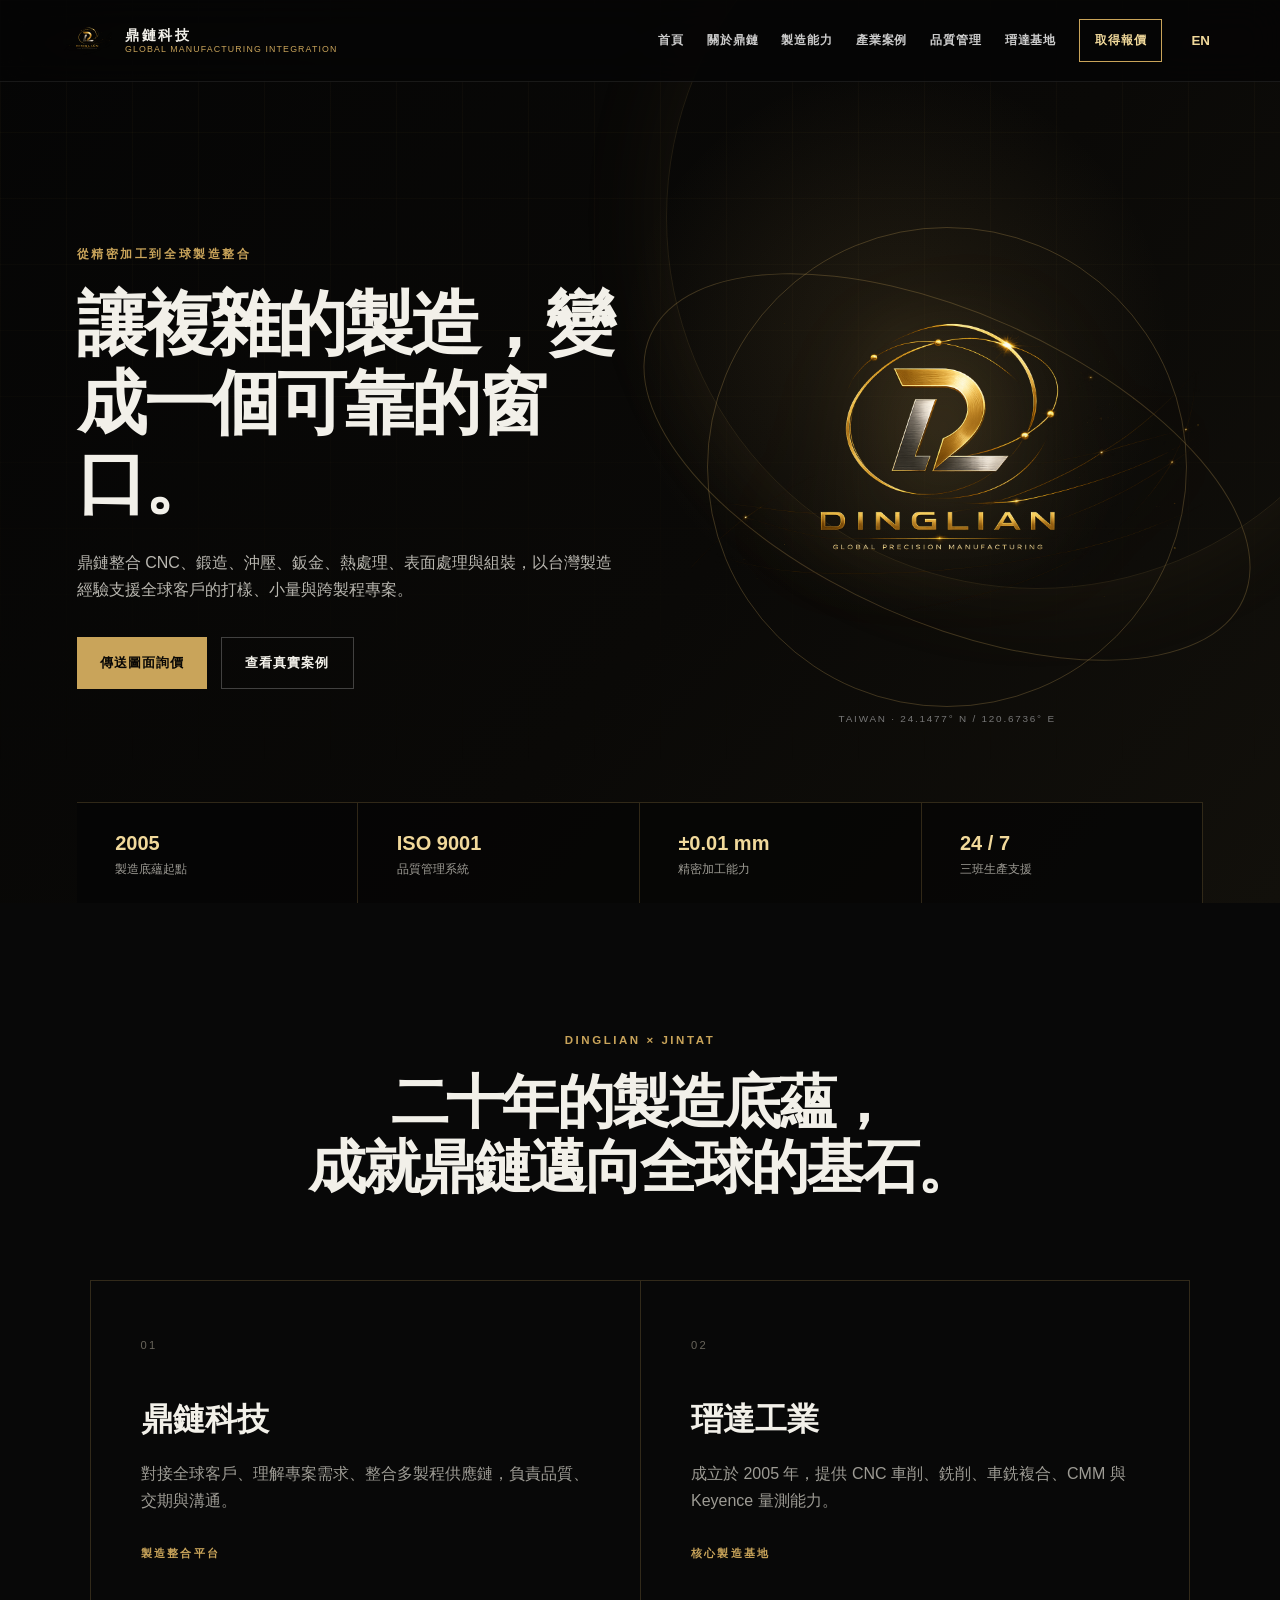
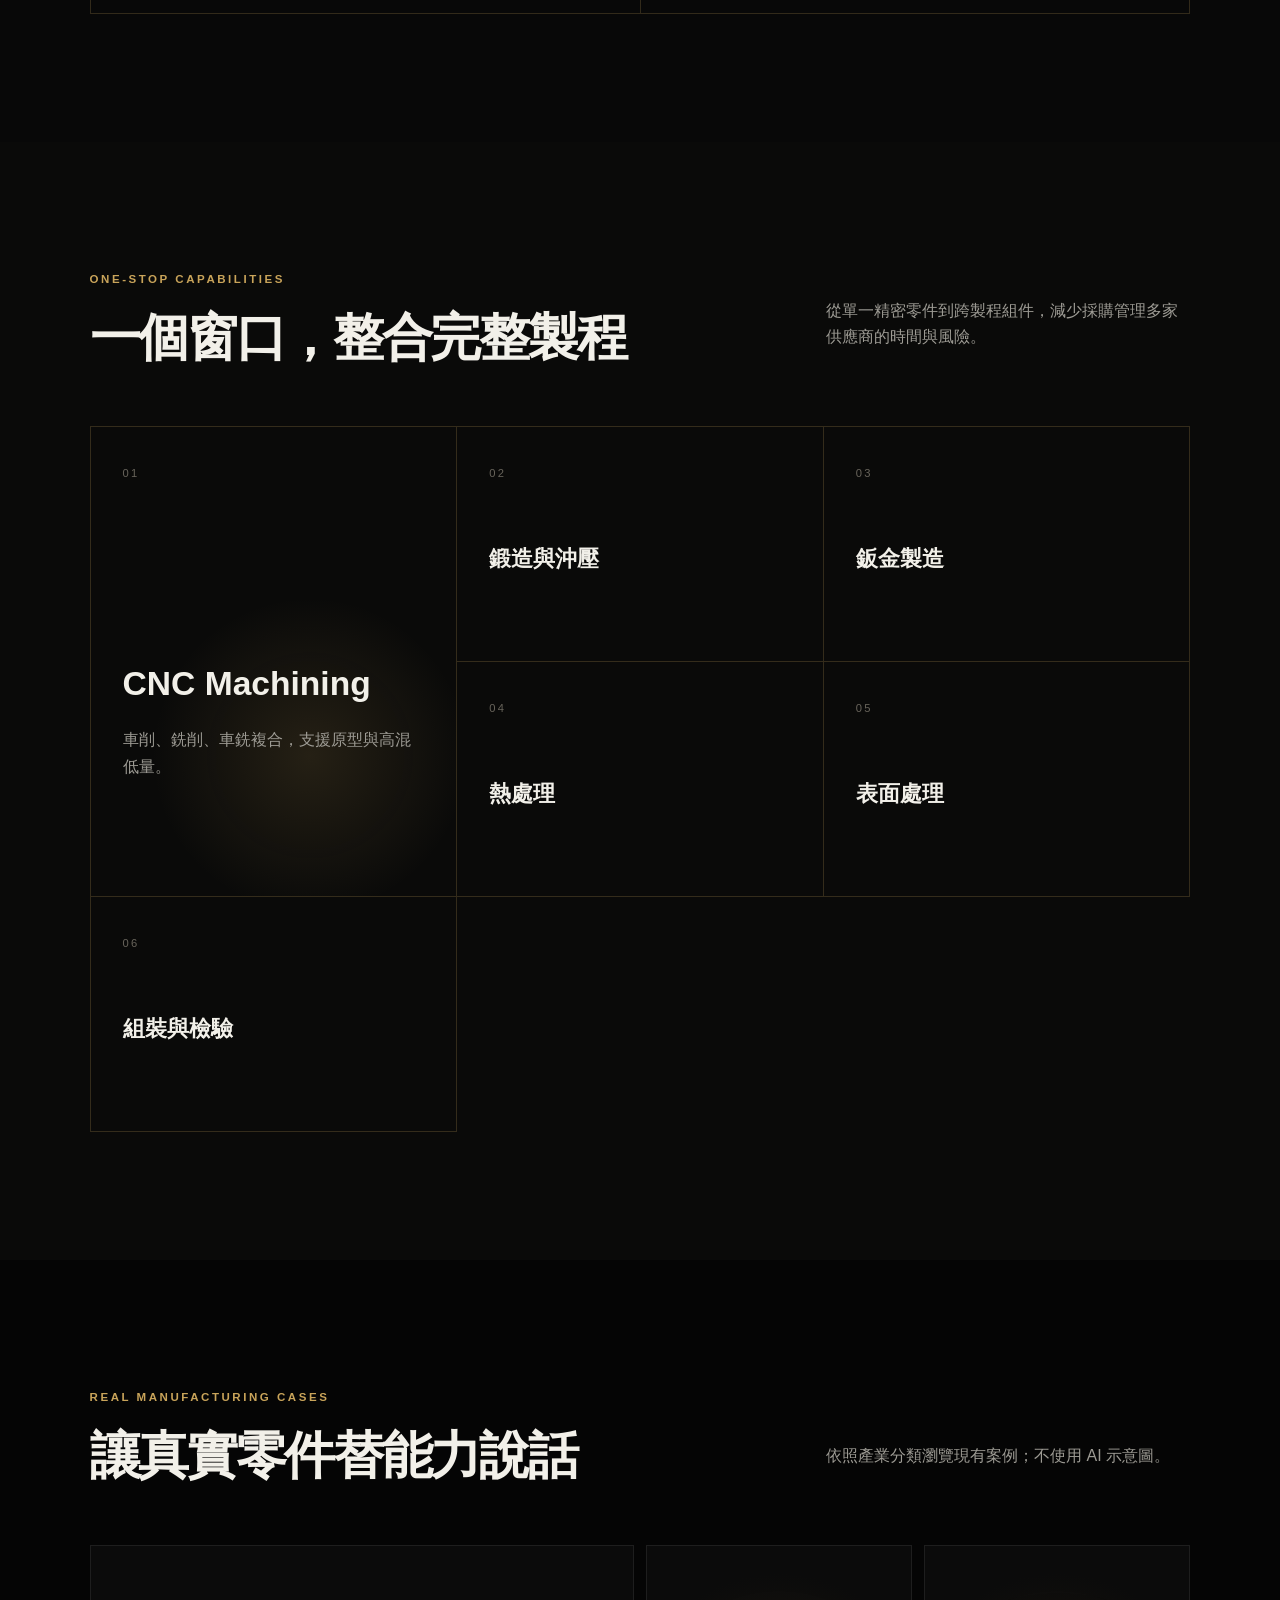
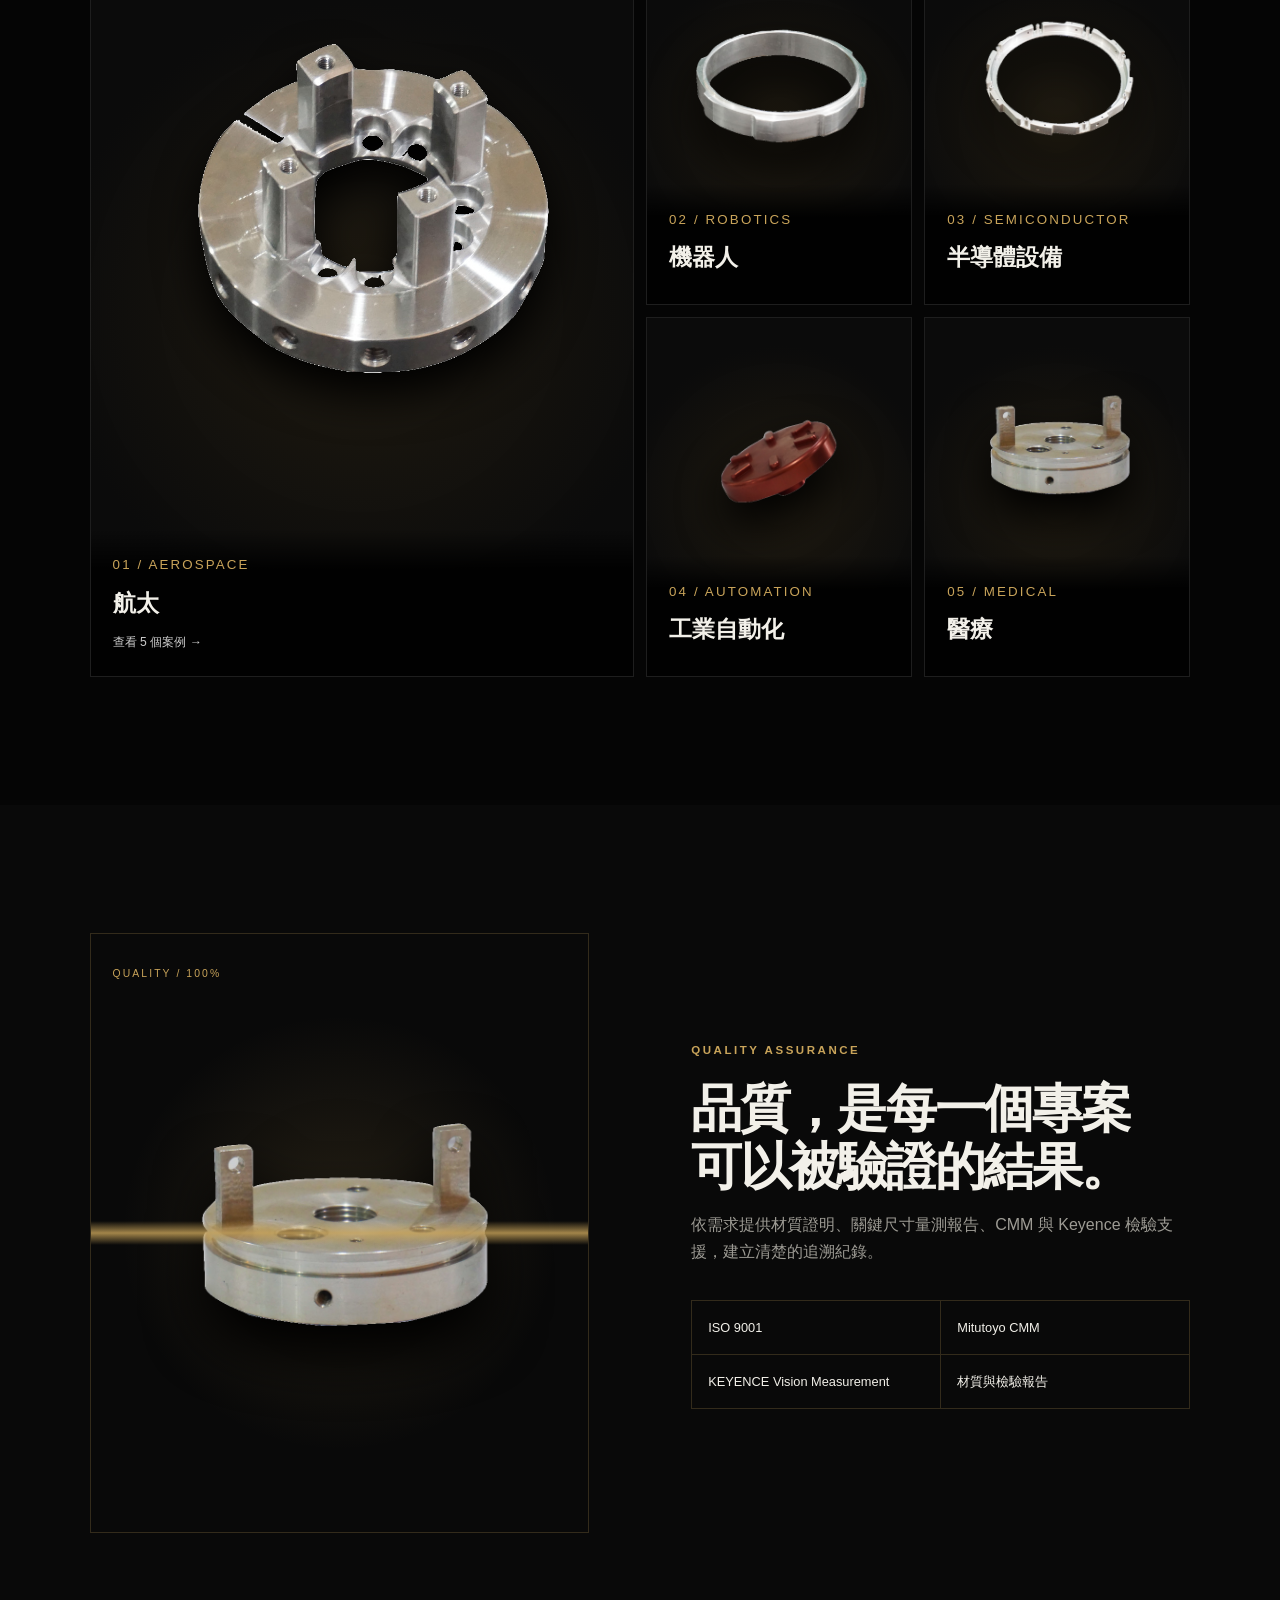
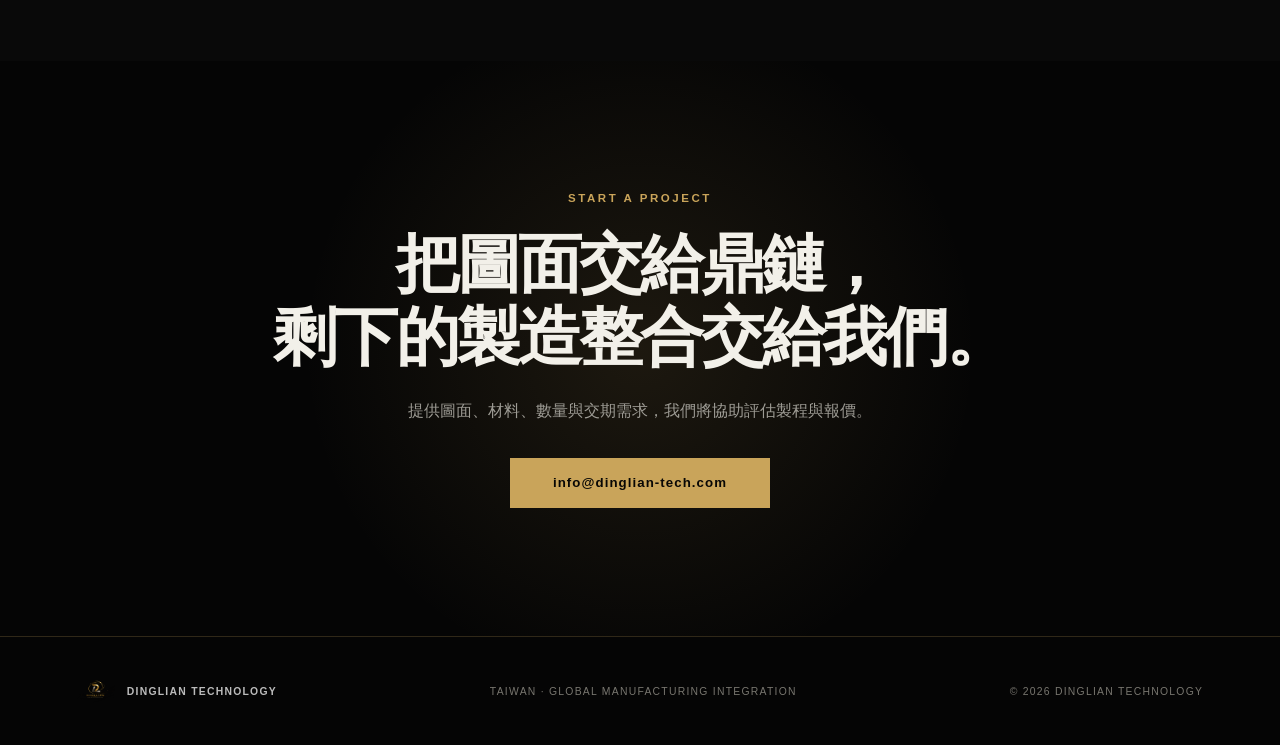
==== commit cfd79478: "Prevent awkward hero title line breaks" ====
--- a/preview-v2/index.html
+++ b/preview-v2/index.html
@@ -30,7 +30,7 @@
   <div class="hero-inner">
     <div class="hero-copy">
       <p class="eyebrow" data-zh="從精密加工到全球製造整合" data-en="FROM PRECISION MACHINING TO GLOBAL INTEGRATION">從精密加工到全球製造整合</p>
-      <h1 data-zh="讓複雜的製造，<br>變成一個可靠的窗口。" data-en="One reliable partner<br>for complex manufacturing.">讓複雜的製造，<br>變成一個可靠的窗口。</h1>
+      <h1 class="hero-title" data-zh="<span>讓複雜的製造，</span><span>變成一個可靠的窗口。</span>" data-en="<span>One reliable partner</span><span>for complex manufacturing.</span>"><span>讓複雜的製造，</span><span>變成一個可靠的窗口。</span></h1>
       <p class="lead" data-zh="鼎鏈整合 CNC、鍛造、沖壓、鈑金、熱處理、表面處理與組裝，以台灣製造經驗支援全球客戶的打樣、小量與跨製程專案。" data-en="Dinglian integrates CNC machining, forging, stamping, sheet metal, heat treatment, finishing and assembly for global prototype and low-volume programs.">鼎鏈整合 CNC、鍛造、沖壓、鈑金、熱處理、表面處理與組裝，以台灣製造經驗支援全球客戶的打樣、小量與跨製程專案。</p>
       <div class="actions"><a class="primary" href="#contact" data-zh="傳送圖面詢價" data-en="Send an RFQ">傳送圖面詢價</a><a class="secondary" href="#industries" data-zh="查看真實案例" data-en="View Case Studies">查看真實案例</a></div>
     </div>
--- a/preview-v2/v2.css
+++ b/preview-v2/v2.css
@@ -1,3 +1,18 @@
 :root{--bg:#050505;--panel:#0b0b0b;--gold:#c9a45a;--gold2:#f1d99b;--white:#f2f0e9;--muted:#9d9b94;--line:rgba(201,164,90,.22)}*{box-sizing:border-box}html{scroll-behavior:smooth}body{margin:0;background:var(--bg);color:var(--white);font-family:Inter,"Noto Sans TC","Microsoft JhengHei",sans-serif;line-height:1.65}a{color:inherit;text-decoration:none}.header{position:fixed;z-index:20;inset:0 0 auto;height:82px;display:flex;align-items:center;justify-content:space-between;padding:0 clamp(22px,5vw,76px);background:rgba(5,5,5,.82);border-bottom:1px solid rgba(255,255,255,.08);backdrop-filter:blur(18px)}.brand{display:flex;align-items:center;gap:13px}.brand img{width:48px;height:48px;object-fit:contain}.brand span{display:flex;flex-direction:column;line-height:1.25}.brand b{font-size:.9rem;letter-spacing:.18em}.brand small{font-size:.55rem;color:var(--gold);letter-spacing:.13em}.header nav{display:flex;align-items:center;gap:23px;font-size:.76rem;font-weight:700;letter-spacing:.07em}.header nav>a{color:#ccc;transition:.2s}.header nav>a:hover{color:var(--gold2)}.nav-cta{padding:10px 15px;border:1px solid var(--gold);color:var(--gold2)!important}.language{border:0;background:none;color:var(--gold2);font-weight:800;cursor:pointer}.menu{display:none}.hero{position:relative;min-height:100vh;padding:132px clamp(22px,6vw,92px) 0;overflow:hidden;background:radial-gradient(circle at 70% 38%,rgba(201,164,90,.13),transparent 26%),linear-gradient(130deg,#050505,#0a0907 58%,#12100b)}.mesh{position:absolute;inset:0;background-image:linear-gradient(rgba(201,164,90,.045) 1px,transparent 1px),linear-gradient(90deg,rgba(201,164,90,.045) 1px,transparent 1px);background-size:66px 66px;mask-image:linear-gradient(to bottom,#000,transparent 88%)}.glow{position:absolute;width:58vw;height:58vw;border:1px solid rgba(201,164,90,.13);border-radius:50%;right:-10vw;top:-12vw;box-shadow:0 0 100px rgba(201,164,90,.08)}.hero-inner{position:relative;z-index:2;min-height:calc(100vh - 230px);display:grid;grid-template-columns:1.05fr .95fr;align-items:center;gap:5vw}.eyebrow{margin:0 0 20px;color:var(--gold);font-size:.72rem;font-weight:800;letter-spacing:.22em;text-transform:uppercase}.hero h1,.statement h2,.section-head h2,.quality h2,.contact h2{margin:0;letter-spacing:-.045em;line-height:1.13}.hero h1{font-size:clamp(3rem,5.5vw,6.3rem);max-width:820px}.lead{max-width:680px;color:#b9b7b0;font-size:clamp(1rem,1.25vw,1.18rem);margin:28px 0 34px}.actions{display:flex;gap:14px}.primary,.secondary{display:inline-flex;align-items:center;justify-content:center;padding:14px 23px;font-size:.83rem;font-weight:800;letter-spacing:.08em}.primary{background:var(--gold);color:#080705}.secondary{border:1px solid rgba(255,255,255,.23)}.hero-mark{position:relative;display:grid;place-items:center;min-height:540px}.hero-mark img{position:relative;z-index:2;width:min(530px,40vw);filter:drop-shadow(0 0 42px rgba(201,164,90,.38))}.orbit{position:absolute;border:1px solid rgba(201,164,90,.27);border-radius:50%;animation:spin 22s linear infinite}.o1{width:480px;height:480px}.o2{width:650px;height:310px;transform:rotate(24deg);animation-direction:reverse}.coordinate{position:absolute;bottom:10px;color:#777;font-size:.62rem;letter-spacing:.18em}@keyframes spin{to{rotate:360deg}}.proofbar{position:relative;z-index:3;display:grid;grid-template-columns:repeat(4,1fr);border-top:1px solid var(--line);background:rgba(5,5,5,.74)}.proofbar div{padding:24px clamp(15px,3vw,44px);border-right:1px solid var(--line);display:flex;flex-direction:column}.proofbar b{font-size:1.25rem;color:var(--gold2)}.proofbar span{font-size:.72rem;color:var(--muted)}section:not(.hero){padding:clamp(80px,10vw,150px) clamp(22px,7vw,112px)}.statement{text-align:center;background:#080808}.statement h2{font-size:clamp(2.4rem,4.5vw,5rem);max-width:1050px;margin:auto}.split{margin:80px auto 0;max-width:1200px;display:grid;grid-template-columns:1fr 1fr;text-align:left;border:1px solid var(--line)}.split article{position:relative;padding:50px}.split article+article{border-left:1px solid var(--line)}.split span,.cap-grid span{color:#68645b;font-size:.7rem;letter-spacing:.2em}.split h3{font-size:2rem;margin:35px 0 10px}.split p{color:var(--muted);max-width:480px}.split b{display:block;margin-top:30px;color:var(--gold);font-size:.7rem;letter-spacing:.2em}.section-head{display:grid;grid-template-columns:1.3fr .7fr;gap:60px;align-items:end;margin-bottom:60px}.section-head h2{font-size:clamp(2.3rem,4vw,4.5rem)}.section-head>p{color:var(--muted);max-width:500px}.capabilities{background:#0a0a09}.cap-grid{display:grid;grid-template-columns:repeat(3,1fr);border-top:1px solid var(--line);border-left:1px solid var(--line)}.cap-grid article{min-height:235px;padding:32px;border-right:1px solid var(--line);border-bottom:1px solid var(--line);transition:.25s}.cap-grid article:hover{background:rgba(201,164,90,.06)}.cap-grid h3{font-size:1.35rem;margin:55px 0 0}.cap-grid p{color:var(--muted)}.featured-cap{grid-row:span 2;min-height:470px!important;background:radial-gradient(circle at 60% 70%,rgba(201,164,90,.14),transparent 40%)}.featured-cap h3{font-size:2.1rem;margin-top:170px}.industries{background:#050505}.case-grid{display:grid;grid-template-columns:repeat(4,1fr);grid-auto-rows:360px;gap:12px}.case{position:relative;overflow:hidden;background:radial-gradient(circle,rgba(201,164,90,.14),#0b0b0b 68%);border:1px solid rgba(255,255,255,.08)}.case.large{grid-column:span 2;grid-row:span 2}.case img{width:100%;height:73%;object-fit:contain;padding:25px;filter:drop-shadow(0 22px 22px #000);transition:.45s}.case:hover img{transform:scale(1.06)}.case>div{position:absolute;inset:auto 0 0;padding:22px;background:linear-gradient(transparent,rgba(0,0,0,.95) 28%)}.case small{color:var(--gold);letter-spacing:.16em}.case h3{margin:6px 0;font-size:1.45rem}.case span{font-size:.76rem;color:#ccc}.quality{display:grid;grid-template-columns:1fr 1fr;gap:8vw;align-items:center;background:#090909}.quality-visual{position:relative;min-height:600px;display:grid;place-items:center;overflow:hidden;border:1px solid var(--line);background:radial-gradient(circle,rgba(201,164,90,.15),transparent 56%)}.quality-visual>p{position:absolute;top:20px;left:22px;color:var(--gold);font-size:.65rem;letter-spacing:.2em}.quality-visual img{width:88%;filter:drop-shadow(0 30px 28px #000)}.scan{position:absolute;z-index:2;inset:0;background:linear-gradient(transparent 48%,rgba(201,164,90,.8) 50%,transparent 52%);animation:scan 4s ease-in-out infinite}@keyframes scan{0%,100%{transform:translateY(-48%)}50%{transform:translateY(48%)}}.quality h2{font-size:clamp(2.5rem,4vw,4.5rem)}.quality-copy>p:not(.eyebrow){color:var(--muted);max-width:620px}.quality ul{display:grid;grid-template-columns:1fr 1fr;gap:0;list-style:none;padding:0;margin-top:35px;border-top:1px solid var(--line);border-left:1px solid var(--line)}.quality li{padding:16px;border-right:1px solid var(--line);border-bottom:1px solid var(--line);font-size:.8rem}.contact{text-align:center;background:radial-gradient(circle at center,rgba(201,164,90,.12),transparent 48%),#050505}.contact h2{font-size:clamp(2.7rem,5vw,5.6rem)}.contact>p:not(.eyebrow){color:var(--muted);margin:25px auto 34px}.contact .primary{min-width:260px}footer{padding:35px clamp(22px,6vw,92px);display:flex;justify-content:space-between;align-items:center;border-top:1px solid var(--line);color:#78766f;font-size:.65rem;letter-spacing:.12em}footer div{display:flex;align-items:center;gap:12px;color:#bbb}footer img{width:38px}
 
-@media(max-width:1050px){.header nav{display:none;position:fixed;inset:82px 0 0;flex-direction:column;align-items:center;justify-content:center;background:rgba(4,4,4,.98);font-size:1rem}.header nav.open{display:flex}.menu{display:grid;gap:7px;border:0;background:none}.menu i{display:block;width:27px;height:1px;background:var(--gold)}.hero-inner{grid-template-columns:1fr;text-align:center}.hero-copy{padding-top:70px}.lead{margin-left:auto;margin-right:auto}.actions{justify-content:center}.hero-mark{min-height:430px}.hero-mark img{width:min(490px,70vw)}.o1{width:420px;height:420px}.o2{width:580px;height:270px}.proofbar{margin-top:30px}.section-head{grid-template-columns:1fr;gap:15px}.case-grid{grid-template-columns:repeat(2,1fr)}.quality{grid-template-columns:1fr}.quality-visual{min-height:500px}}@media(max-width:640px){.header{height:72px;padding:0 17px}.brand img{width:40px;height:40px}.brand small{display:none}.header nav{inset:72px 0 0}.hero{padding:110px 18px 0}.hero-inner{min-height:auto}.hero-copy{padding-top:25px}.hero h1{font-size:2.7rem}.lead{font-size:.95rem}.actions{flex-direction:column}.hero-mark{min-height:330px}.hero-mark img{width:90vw}.o1{width:300px;height:300px}.o2{width:380px;height:190px}.coordinate{display:none}.proofbar{grid-template-columns:1fr 1fr}.proofbar div:nth-child(2){border-right:0}.proofbar div{padding:17px}.statement h2,.section-head h2,.quality h2,.contact h2{font-size:2.3rem}.split{grid-template-columns:1fr;margin-top:45px}.split article{padding:32px}.split article+article{border-left:0;border-top:1px solid var(--line)}.cap-grid{grid-template-columns:1fr 1fr}.cap-grid article{min-height:180px;padding:22px}.cap-grid h3{margin-top:35px;font-size:1rem}.featured-cap{grid-column:span 2;grid-row:auto;min-height:310px!important}.featured-cap h3{margin-top:105px}.case-grid{grid-template-columns:1fr;grid-auto-rows:330px}.case.large{grid-column:auto;grid-row:auto}.quality-visual{min-height:360px}.quality ul{grid-template-columns:1fr}.section-head{margin-bottom:35px}footer{flex-direction:column;gap:14px;text-align:center}}+@media(max-width:1050px){.header nav{display:none;position:fixed;inset:82px 0 0;flex-direction:column;align-items:center;justify-content:center;background:rgba(4,4,4,.98);font-size:1rem}.header nav.open{display:flex}.menu{display:grid;gap:7px;border:0;background:none}.menu i{display:block;width:27px;height:1px;background:var(--gold)}.hero-inner{grid-template-columns:1fr;text-align:center}.hero-copy{padding-top:70px}.lead{margin-left:auto;margin-right:auto}.actions{justify-content:center}.hero-mark{min-height:430px}.hero-mark img{width:min(490px,70vw)}.o1{width:420px;height:420px}.o2{width:580px;height:270px}.proofbar{margin-top:30px}.section-head{grid-template-columns:1fr;gap:15px}.case-grid{grid-template-columns:repeat(2,1fr)}.quality{grid-template-columns:1fr}.quality-visual{min-height:500px}}@media(max-width:640px){.header{height:72px;padding:0 17px}.brand img{width:40px;height:40px}.brand small{display:none}.header nav{inset:72px 0 0}.hero{padding:110px 18px 0}.hero-inner{min-height:auto}.hero-copy{padding-top:25px}.hero h1{font-size:2.7rem}.lead{font-size:.95rem}.actions{flex-direction:column}.hero-mark{min-height:330px}.hero-mark img{width:90vw}.o1{width:300px;height:300px}.o2{width:380px;height:190px}.coordinate{display:none}.proofbar{grid-template-columns:1fr 1fr}.proofbar div:nth-child(2){border-right:0}.proofbar div{padding:17px}.statement h2,.section-head h2,.quality h2,.contact h2{font-size:2.3rem}.split{grid-template-columns:1fr;margin-top:45px}.split article{padding:32px}.split article+article{border-left:0;border-top:1px solid var(--line)}.cap-grid{grid-template-columns:1fr 1fr}.cap-grid article{min-height:180px;padding:22px}.cap-grid h3{margin-top:35px;font-size:1rem}.featured-cap{grid-column:span 2;grid-row:auto;min-height:310px!important}.featured-cap h3{margin-top:105px}.case-grid{grid-template-columns:1fr;grid-auto-rows:330px}.case.large{grid-column:auto;grid-row:auto}.quality-visual{min-height:360px}.quality ul{grid-template-columns:1fr}.section-head{margin-bottom:35px}footer{flex-direction:column;gap:14px;text-align:center}}
+
+/* Refined English desktop navigation */
+@media (min-width:1051px){
+  html[lang="en"] .header{padding-inline:clamp(28px,4vw,64px)}
+  html[lang="en"] .brand{gap:11px;flex:0 0 auto}
+  html[lang="en"] .brand img{width:44px;height:44px}
+  html[lang="en"] .brand b{font-size:.78rem;letter-spacing:.16em}
+  html[lang="en"] .brand small{font-size:.49rem;letter-spacing:.1em}
+  html[lang="en"] .header nav{gap:clamp(14px,1.45vw,24px);margin-left:34px;font-size:.68rem;font-weight:650;letter-spacing:.13em;text-transform:uppercase;white-space:nowrap}
+  html[lang="en"] .header nav>a:not(.nav-cta){position:relative;padding:29px 0 27px;color:#bdbbb5}
+  html[lang="en"] .header nav>a:not(.nav-cta)::after{content:"";position:absolute;left:0;right:100%;bottom:21px;height:1px;background:var(--gold);transition:right .25s ease}
+  html[lang="en"] .header nav>a:not(.nav-cta):hover::after{right:0}
+  html[lang="en"] .nav-cta{min-height:42px;padding:11px 16px;letter-spacing:.11em;background:rgba(201,164,90,.06)}
+  html[lang="en"] .language{min-width:45px;height:34px;padding:0 10px;border:1px solid rgba(201,164,90,.38);border-radius:999px;font-size:.66rem;letter-spacing:.06em}
+}
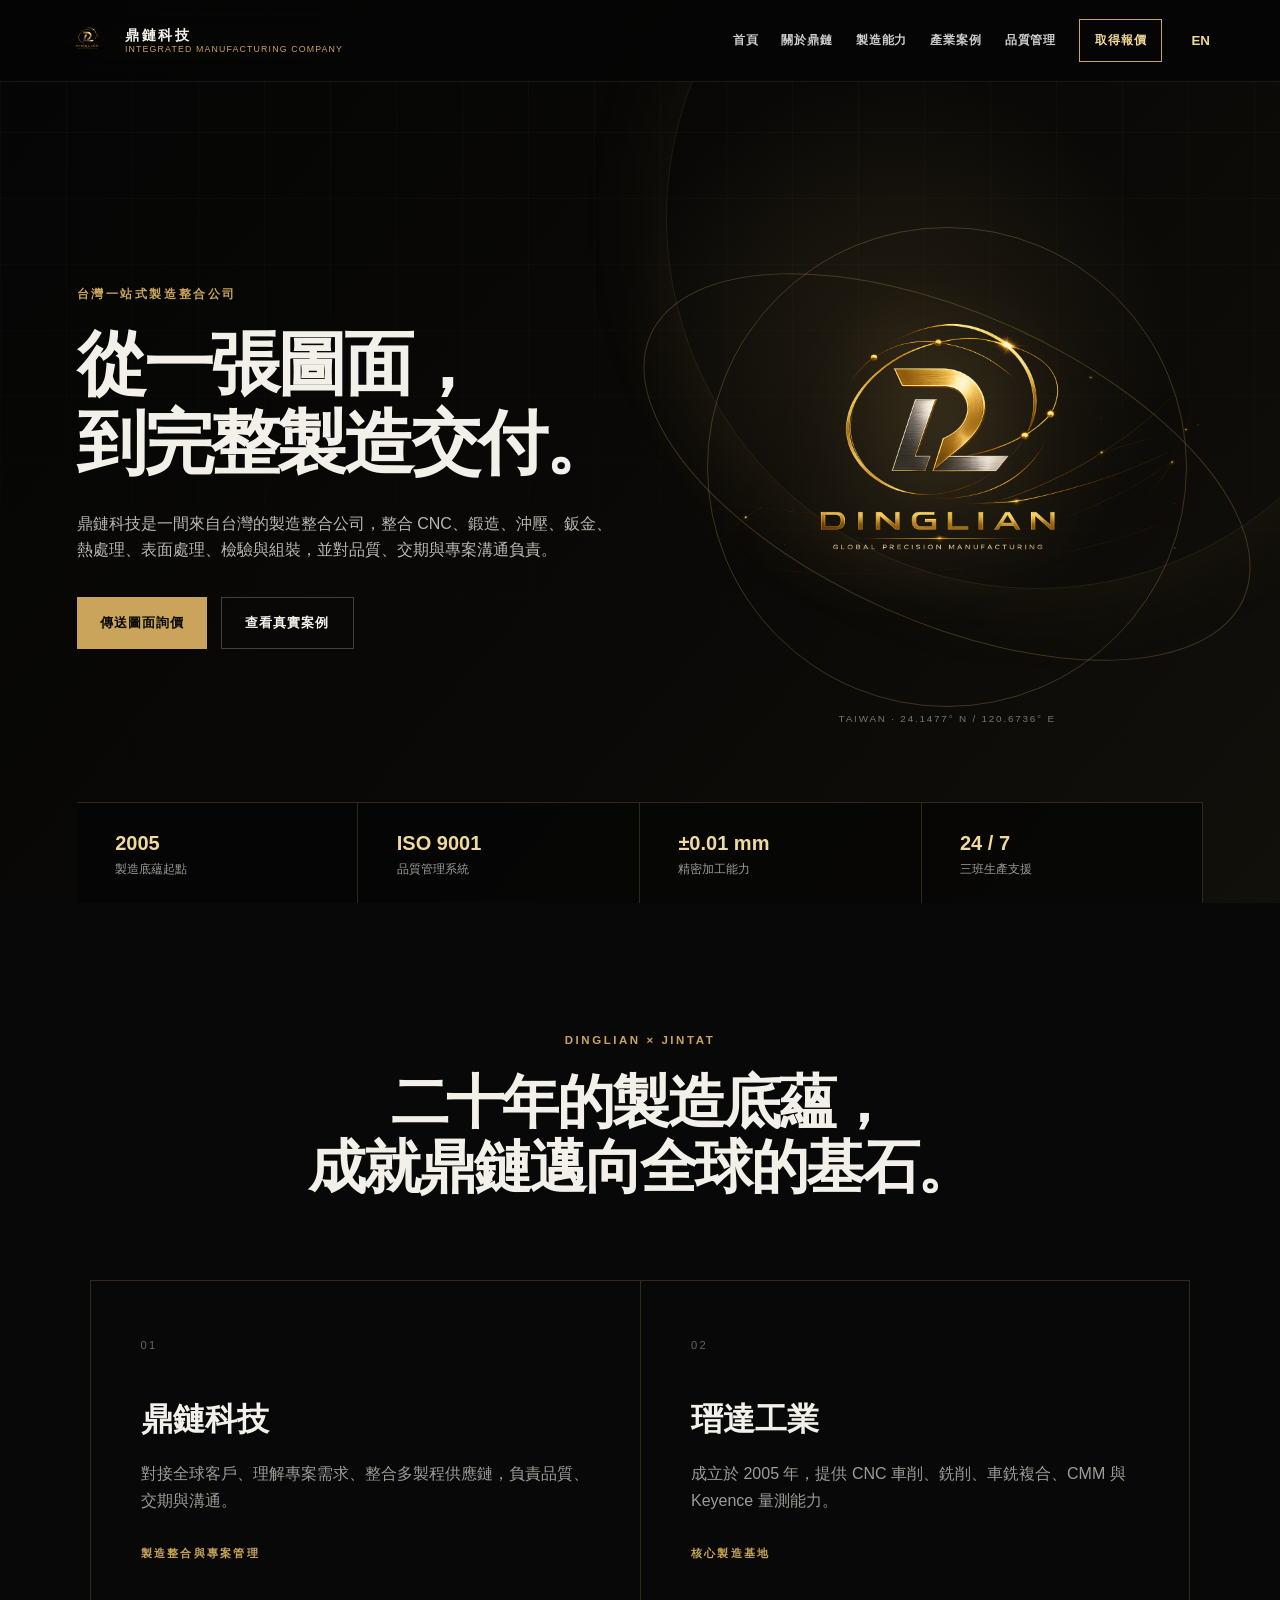
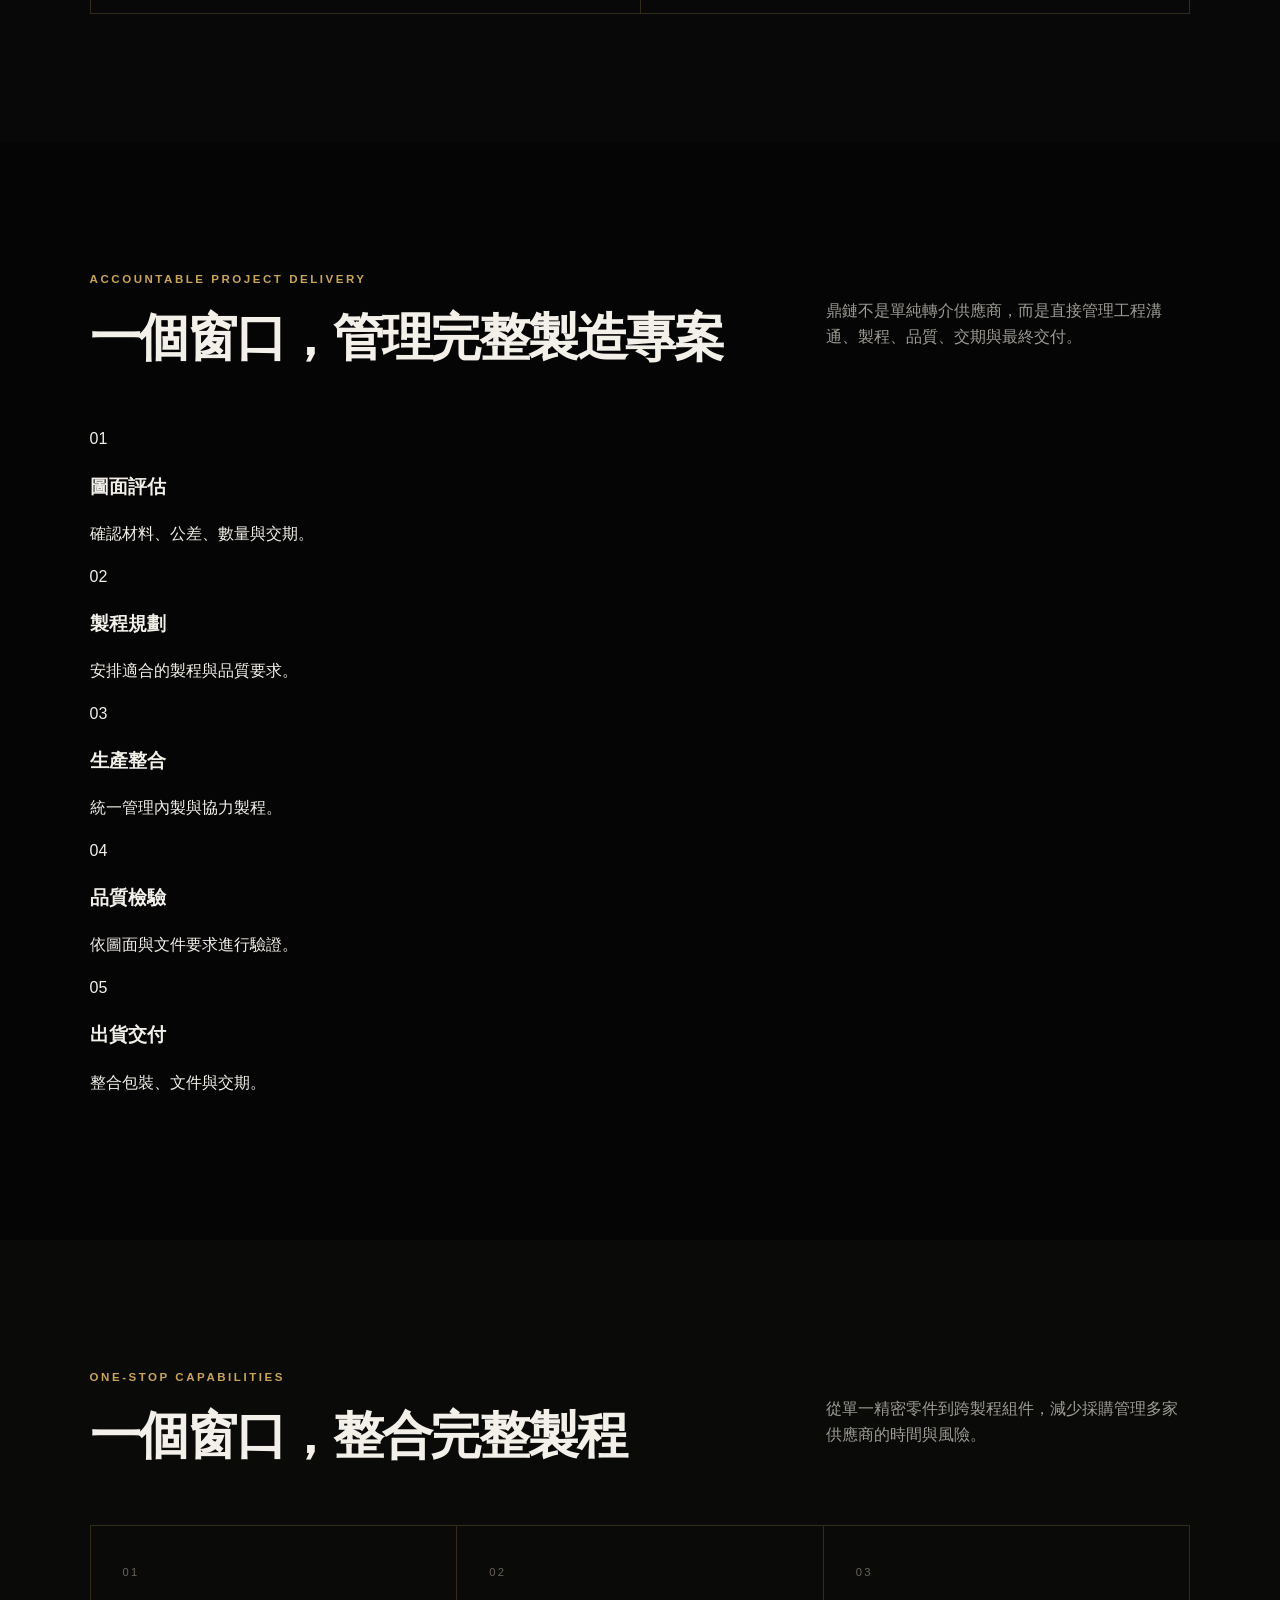
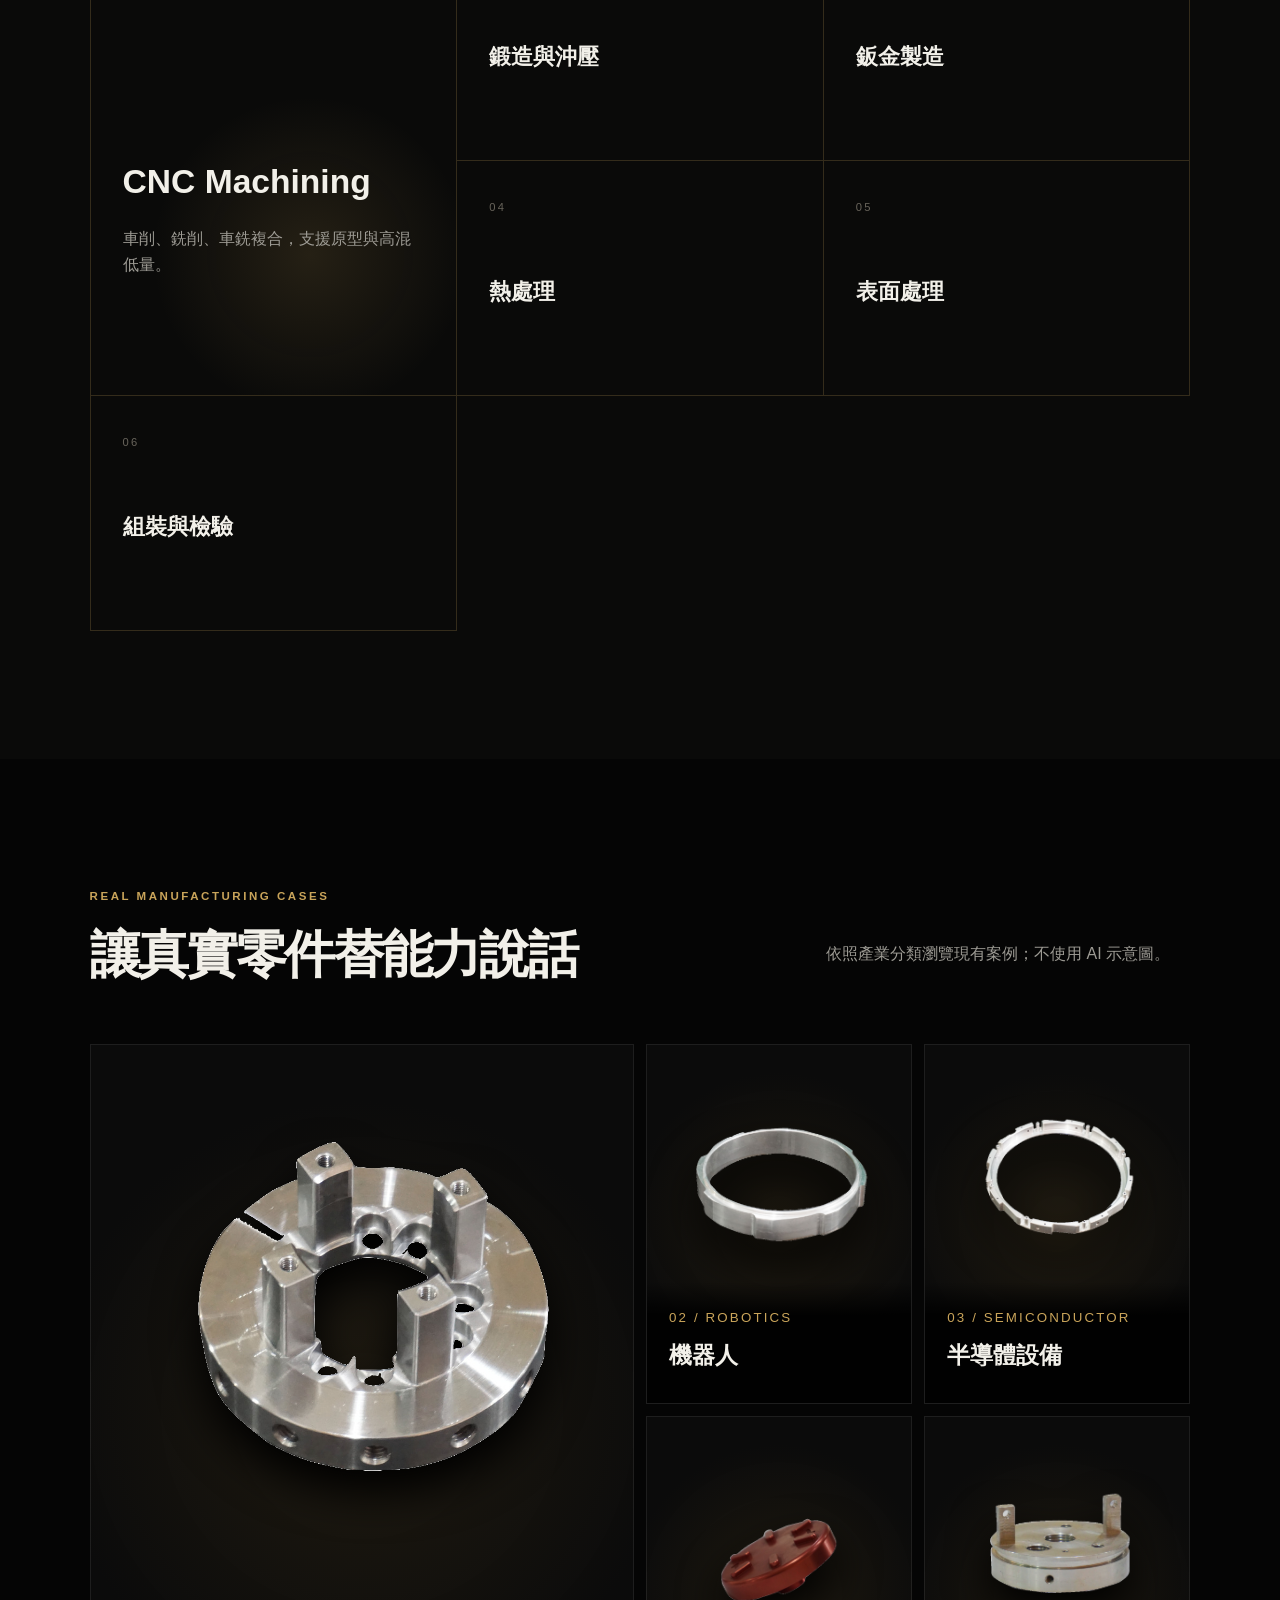
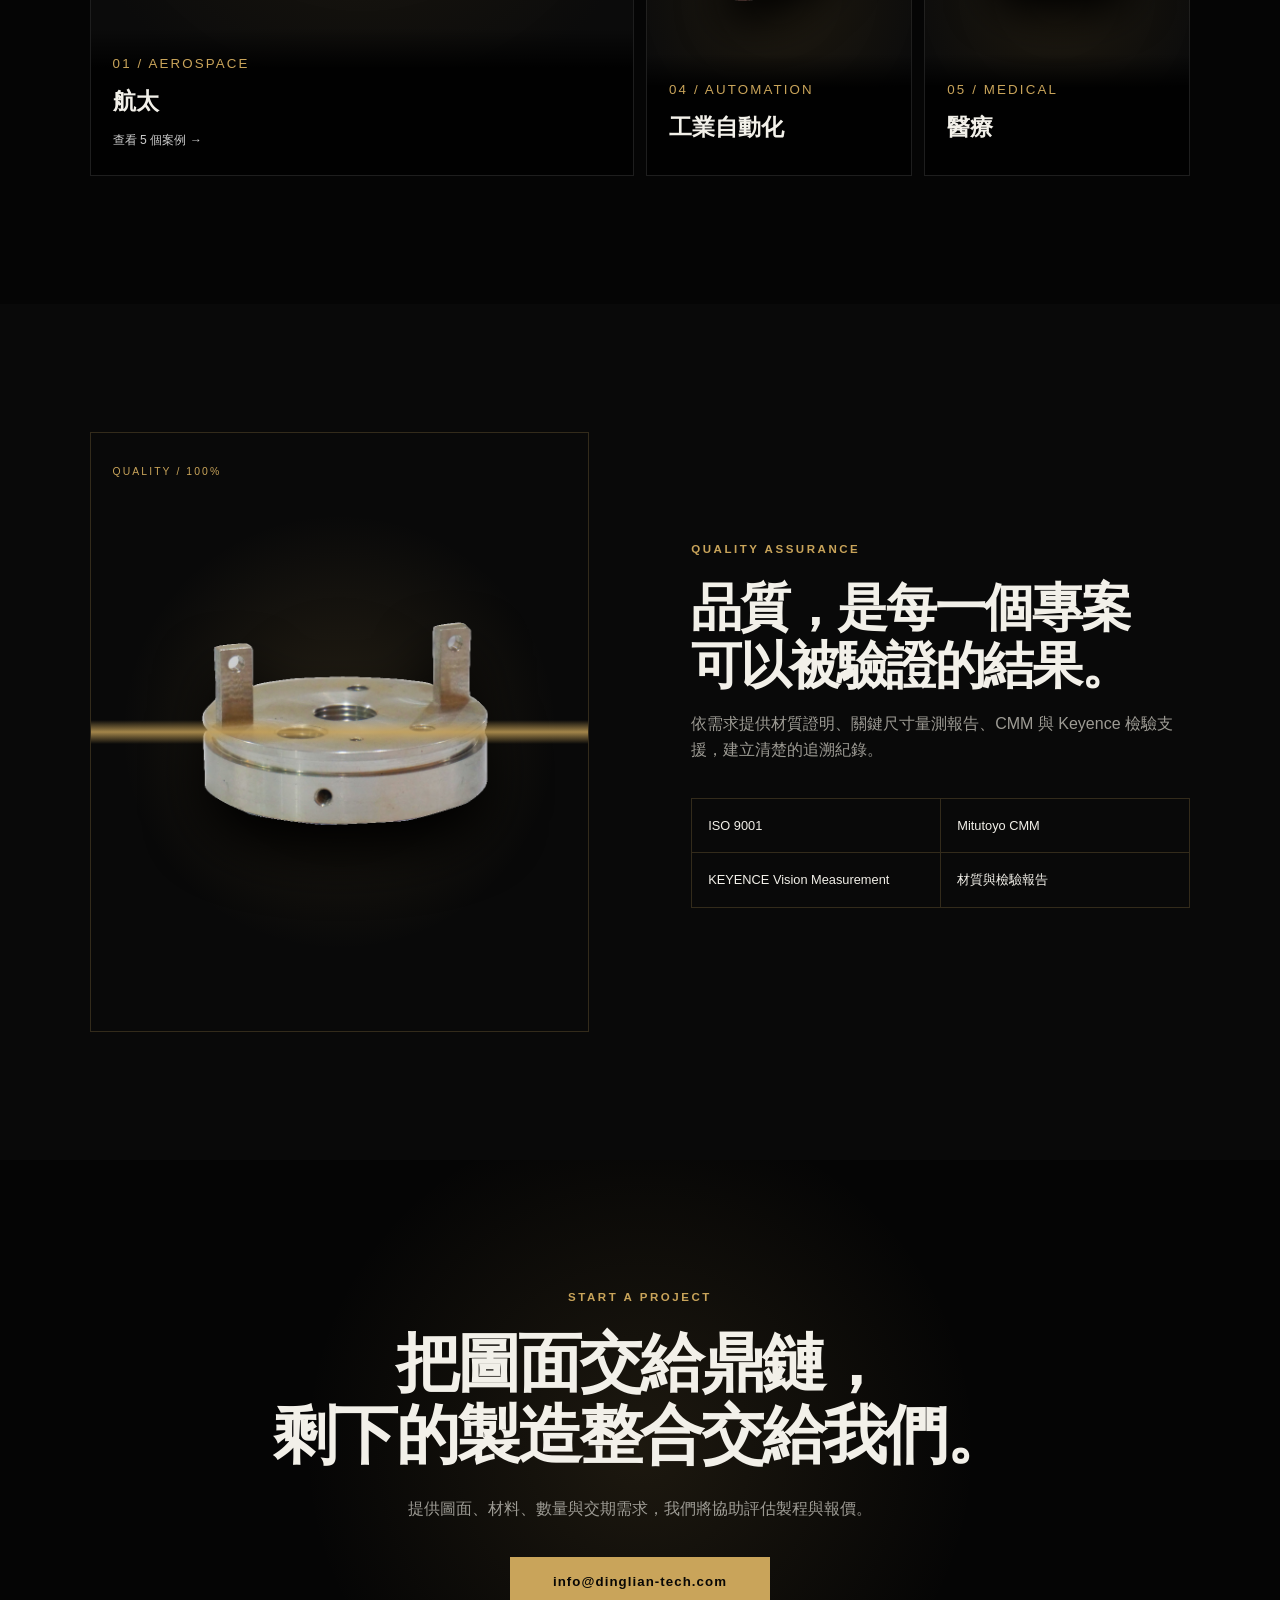
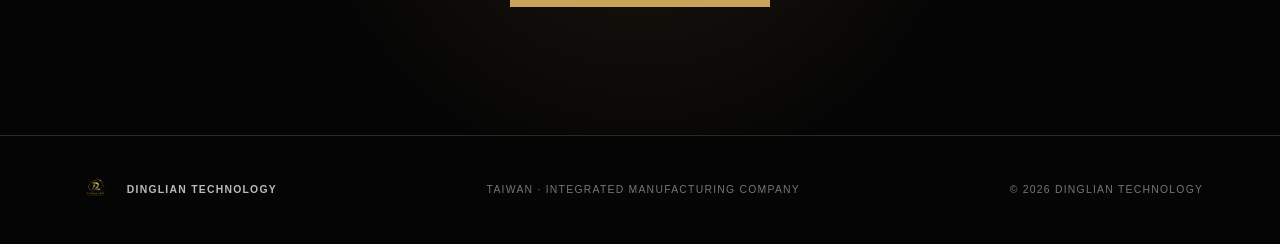
==== commit 44f77710: "Reposition Dinglian as an integrated manufacturing company" ====
--- a/preview-v2/index.html
+++ b/preview-v2/index.html
@@ -4,22 +4,21 @@
   <meta charset="utf-8">
   <meta name="viewport" content="width=device-width,initial-scale=1">
   <meta name="description" content="鼎鏈科技 V2 網站設計預覽">
-  <title>鼎鏈科技｜全球製造整合平台</title>
+  <title>鼎鏈科技｜一站式製造整合公司</title>
   <link rel="icon" href="../dinglian-logo.png">
   <link rel="stylesheet" href="v2.css">
 </head>
 <body>
 <header class="header">
-  <a class="brand" href="#home"><img src="../dinglian-logo.png" alt="鼎鏈科技"><span><b>鼎鏈科技</b><small>GLOBAL MANUFACTURING INTEGRATION</small></span></a>
+  <a class="brand" href="#home"><img src="../dinglian-logo.png" alt="鼎鏈科技"><span><b>鼎鏈科技</b><small>INTEGRATED MANUFACTURING COMPANY</small></span></a>
   <button class="menu" aria-label="開啟選單" aria-expanded="false"><i></i><i></i></button>
   <nav>
-    <a href="#home" data-zh="首頁" data-en="Home">首頁</a>
-    <a href="#about" data-zh="關於鼎鏈" data-en="About">關於鼎鏈</a>
-    <a href="#capabilities" data-zh="製造能力" data-en="Capabilities">製造能力</a>
-    <a href="#industries" data-zh="產業案例" data-en="Industries">產業案例</a>
-    <a href="#quality" data-zh="品質管理" data-en="Quality">品質管理</a>
-    <a href="https://reurl.cc/Ablp6E" target="_blank" data-zh="瑨達基地" data-en="Jintat">瑨達基地</a>
-    <a class="nav-cta" href="#contact" data-zh="取得報價" data-en="Request a Quote">取得報價</a>
+    <a href="index.html" data-zh="首頁" data-en="Home">首頁</a>
+    <a href="about.html" data-zh="關於鼎鏈" data-en="About">關於鼎鏈</a>
+    <a href="capabilities.html" data-zh="製造能力" data-en="Capabilities">製造能力</a>
+    <a href="industries.html" data-zh="產業案例" data-en="Industries">產業案例</a>
+    <a href="quality.html" data-zh="品質管理" data-en="Quality">品質管理</a>
+    <a <a class="nav-cta" href="contact.html" data-zh="取得報價" data-en="Request a Quote">取得報價</a>
     <button class="language">EN</button>
   </nav>
 </header>
@@ -29,10 +28,10 @@
   <div class="mesh"></div><div class="glow"></div>
   <div class="hero-inner">
     <div class="hero-copy">
-      <p class="eyebrow" data-zh="從精密加工到全球製造整合" data-en="FROM PRECISION MACHINING TO GLOBAL INTEGRATION">從精密加工到全球製造整合</p>
-      <h1 class="hero-title" data-zh="<span>讓複雜的製造，</span><span>變成一個可靠的窗口。</span>" data-en="<span>One reliable partner</span><span>for complex manufacturing.</span>"><span>讓複雜的製造，</span><span>變成一個可靠的窗口。</span></h1>
-      <p class="lead" data-zh="鼎鏈整合 CNC、鍛造、沖壓、鈑金、熱處理、表面處理與組裝，以台灣製造經驗支援全球客戶的打樣、小量與跨製程專案。" data-en="Dinglian integrates CNC machining, forging, stamping, sheet metal, heat treatment, finishing and assembly for global prototype and low-volume programs.">鼎鏈整合 CNC、鍛造、沖壓、鈑金、熱處理、表面處理與組裝，以台灣製造經驗支援全球客戶的打樣、小量與跨製程專案。</p>
-      <div class="actions"><a class="primary" href="#contact" data-zh="傳送圖面詢價" data-en="Send an RFQ">傳送圖面詢價</a><a class="secondary" href="#industries" data-zh="查看真實案例" data-en="View Case Studies">查看真實案例</a></div>
+      <p class="eyebrow" data-zh="台灣一站式製造整合公司" data-en="TAIWAN INTEGRATED MANUFACTURING COMPANY">台灣一站式製造整合公司</p>
+      <h1 class="hero-title" data-zh="<span>從一張圖面，</span><span>到完整製造交付。</span>" data-en="<span>From Drawing</span><span>to Complete Manufacturing Delivery.</span>"><span>從一張圖面，</span><span>到完整製造交付。</span></h1>
+      <p class="lead" data-zh="鼎鏈科技是一間來自台灣的製造整合公司，整合 CNC、鍛造、沖壓、鈑金、熱處理、表面處理、檢驗與組裝，並對品質、交期與專案溝通負責。" data-en="Dinglian Technology is a Taiwan-based integrated manufacturing company managing machining, forming, finishing, inspection and assembly through one accountable partner.">鼎鏈科技是一間來自台灣的製造整合公司，整合 CNC、鍛造、沖壓、鈑金、熱處理、表面處理、檢驗與組裝，並對品質、交期與專案溝通負責。</p>
+      <div class="actions"><a class="primary" href="contact.html" data-zh="傳送圖面詢價" data-en="Send an RFQ">傳送圖面詢價</a><a class="secondary" href="industries.html" data-zh="查看真實案例" data-en="View Case Studies">查看真實案例</a></div>
     </div>
     <div class="hero-mark">
       <span class="orbit o1"></span><span class="orbit o2"></span>
@@ -45,10 +44,25 @@
 
 <section class="statement" id="about">
   <p class="eyebrow">DINGLIAN × JINTAT</p>
-  <h2 data-zh="二十年的製造底蘊，<br>成就鼎鏈邁向全球的基石。" data-en="Twenty years of manufacturing expertise,<br>built into a global integration platform.">二十年的製造底蘊，<br>成就鼎鏈邁向全球的基石。</h2>
+  <h2 data-zh="二十年的製造底蘊，<br>成就鼎鏈邁向全球的基石。" data-en="Twenty years of manufacturing expertise,<br>built into an integrated manufacturing company.">二十年的製造底蘊，<br>成就鼎鏈邁向全球的基石。</h2>
   <div class="split">
-    <article><span>01</span><h3 data-zh="鼎鏈科技" data-en="Dinglian Technology">鼎鏈科技</h3><p data-zh="對接全球客戶、理解專案需求、整合多製程供應鏈，負責品質、交期與溝通。" data-en="The single project window connecting global demand, multi-process suppliers, quality and delivery.">對接全球客戶、理解專案需求、整合多製程供應鏈，負責品質、交期與溝通。</p><b data-zh="製造整合平台" data-en="INTEGRATION PLATFORM">製造整合平台</b></article>
+    <article><span>01</span><h3 data-zh="鼎鏈科技" data-en="Dinglian Technology">鼎鏈科技</h3><p data-zh="對接全球客戶、理解專案需求、整合多製程供應鏈，負責品質、交期與溝通。" data-en="The single project window connecting global demand, multi-process suppliers, quality and delivery.">對接全球客戶、理解專案需求、整合多製程供應鏈，負責品質、交期與溝通。</p><b data-zh="製造整合與專案管理" data-en="MANUFACTURING INTEGRATION & PROJECT MANAGEMENT">製造整合與專案管理</b></article>
     <article><span>02</span><h3 data-zh="瑨達工業" data-en="Jintat Industrial">瑨達工業</h3><p data-zh="成立於 2005 年，提供 CNC 車削、銑削、車銑複合、CMM 與 Keyence 量測能力。" data-en="Founded in 2005, providing CNC turning, milling, mill-turn, CMM and Keyence inspection.">成立於 2005 年，提供 CNC 車削、銑削、車銑複合、CMM 與 Keyence 量測能力。</p><b data-zh="核心製造基地" data-en="MANUFACTURING BASE">核心製造基地</b></article>
+  </div>
+</section>
+
+
+<section class="workflow" id="workflow">
+  <div class="section-head">
+    <div><p class="eyebrow">ACCOUNTABLE PROJECT DELIVERY</p><h2 data-zh="一個窗口，管理完整製造專案" data-en="One accountable partner for the complete project.">一個窗口，管理完整製造專案</h2></div>
+    <p data-zh="鼎鏈不是單純轉介供應商，而是直接管理工程溝通、製程、品質、交期與最終交付。" data-en="Dinglian does more than introduce suppliers. We manage engineering communication, processes, quality, schedule and final delivery.">鼎鏈不是單純轉介供應商，而是直接管理工程溝通、製程、品質、交期與最終交付。</p>
+  </div>
+  <div class="workflow-grid">
+    <article><span>01</span><h3 data-zh="圖面評估" data-en="Drawing Review">圖面評估</h3><p data-zh="確認材料、公差、數量與交期。" data-en="Review material, tolerance, quantity and delivery.">確認材料、公差、數量與交期。</p></article>
+    <article><span>02</span><h3 data-zh="製程規劃" data-en="Process Planning">製程規劃</h3><p data-zh="安排適合的製程與品質要求。" data-en="Define the right processes and quality controls.">安排適合的製程與品質要求。</p></article>
+    <article><span>03</span><h3 data-zh="生產整合" data-en="Production Integration">生產整合</h3><p data-zh="統一管理內製與協力製程。" data-en="Coordinate in-house and partner processes.">統一管理內製與協力製程。</p></article>
+    <article><span>04</span><h3 data-zh="品質檢驗" data-en="Quality Inspection">品質檢驗</h3><p data-zh="依圖面與文件要求進行驗證。" data-en="Verify parts against drawing and documentation.">依圖面與文件要求進行驗證。</p></article>
+    <article><span>05</span><h3 data-zh="出貨交付" data-en="Final Delivery">出貨交付</h3><p data-zh="整合包裝、文件與交期。" data-en="Coordinate packaging, documents and schedule.">整合包裝、文件與交期。</p></article>
   </div>
 </section>
 
@@ -83,7 +97,7 @@
 <section class="contact" id="contact"><p class="eyebrow">START A PROJECT</p><h2 data-zh="把圖面交給鼎鏈，<br>剩下的製造整合交給我們。" data-en="Send the drawing.<br>We coordinate the rest.">把圖面交給鼎鏈，<br>剩下的製造整合交給我們。</h2><p data-zh="提供圖面、材料、數量與交期需求，我們將協助評估製程與報價。" data-en="Send your drawing, material, quantity and delivery target for manufacturing review.">提供圖面、材料、數量與交期需求，我們將協助評估製程與報價。</p><a class="primary" href="mailto:info@dinglian-tech.com">info@dinglian-tech.com</a></section>
 </main>
 
-<footer><div><img src="../dinglian-logo.png" alt=""><b>DINGLIAN TECHNOLOGY</b></div><p>TAIWAN · GLOBAL MANUFACTURING INTEGRATION</p><p>© 2026 DINGLIAN TECHNOLOGY</p></footer>
+<footer><div><img src="../dinglian-logo.png" alt=""><b>DINGLIAN TECHNOLOGY</b></div><p>TAIWAN · INTEGRATED MANUFACTURING COMPANY</p><p>© 2026 DINGLIAN TECHNOLOGY</p></footer>
 <script>
 const langButton=document.querySelector('.language'),menu=document.querySelector('.menu'),nav=document.querySelector('nav');let lang='zh';
 langButton.onclick=()=>{lang=lang==='zh'?'en':'zh';document.documentElement.lang=lang==='zh'?'zh-Hant':'en';document.querySelectorAll('[data-zh]').forEach(el=>el.innerHTML=el.dataset[lang]);langButton.textContent=lang==='zh'?'EN':'中文'};
--- a/preview-v2/v2.css
+++ b/preview-v2/v2.css
@@ -16,3 +16,31 @@
   html[lang="en"] .nav-cta{min-height:42px;padding:11px 16px;letter-spacing:.11em;background:rgba(201,164,90,.06)}
   html[lang="en"] .language{min-width:45px;height:34px;padding:0 10px;border:1px solid rgba(201,164,90,.38);border-radius:999px;font-size:.66rem;letter-spacing:.06em}
 }
+
+
+/* Keep hero headlines on intentional semantic lines */
+.hero-title span{display:block;white-space:nowrap}
+@media (min-width:641px) and (max-width:1050px){
+  .hero-copy{width:100%;max-width:920px;margin-inline:auto}
+  .hero h1.hero-title{font-size:clamp(2.8rem,6.5vw,4.25rem);line-height:1.12;letter-spacing:-.045em;max-width:none}
+}
+@media (max-width:640px){
+  .hero h1.hero-title{font-size:clamp(1.82rem,8.2vw,2.35rem);line-height:1.16;letter-spacing:-.035em}
+  html[lang="en"] .hero-title span{white-space:normal;text-wrap:balance}
+}
+
+
+/* Mobile hero: brand mark first, then the message */
+@media (max-width:640px){
+  .hero{padding-top:82px}
+  .hero-inner{display:flex;flex-direction:column;gap:8px;text-align:center}
+  .hero-mark{order:1;width:100%;min-height:250px;margin:0 auto 4px}
+  .hero-copy{order:2;width:100%;padding-top:0}
+  .hero-mark img{width:min(320px,82vw)}
+  .hero-mark .o1{width:245px;height:245px}
+  .hero-mark .o2{width:320px;height:155px}
+  .hero h1.hero-title{font-size:clamp(1.58rem,7.3vw,1.95rem);line-height:1.17;letter-spacing:-.04em}
+  .hero-title span{white-space:nowrap}
+  .hero-copy .eyebrow{margin-bottom:14px}
+  .hero-copy .lead{margin-top:20px}
+}
